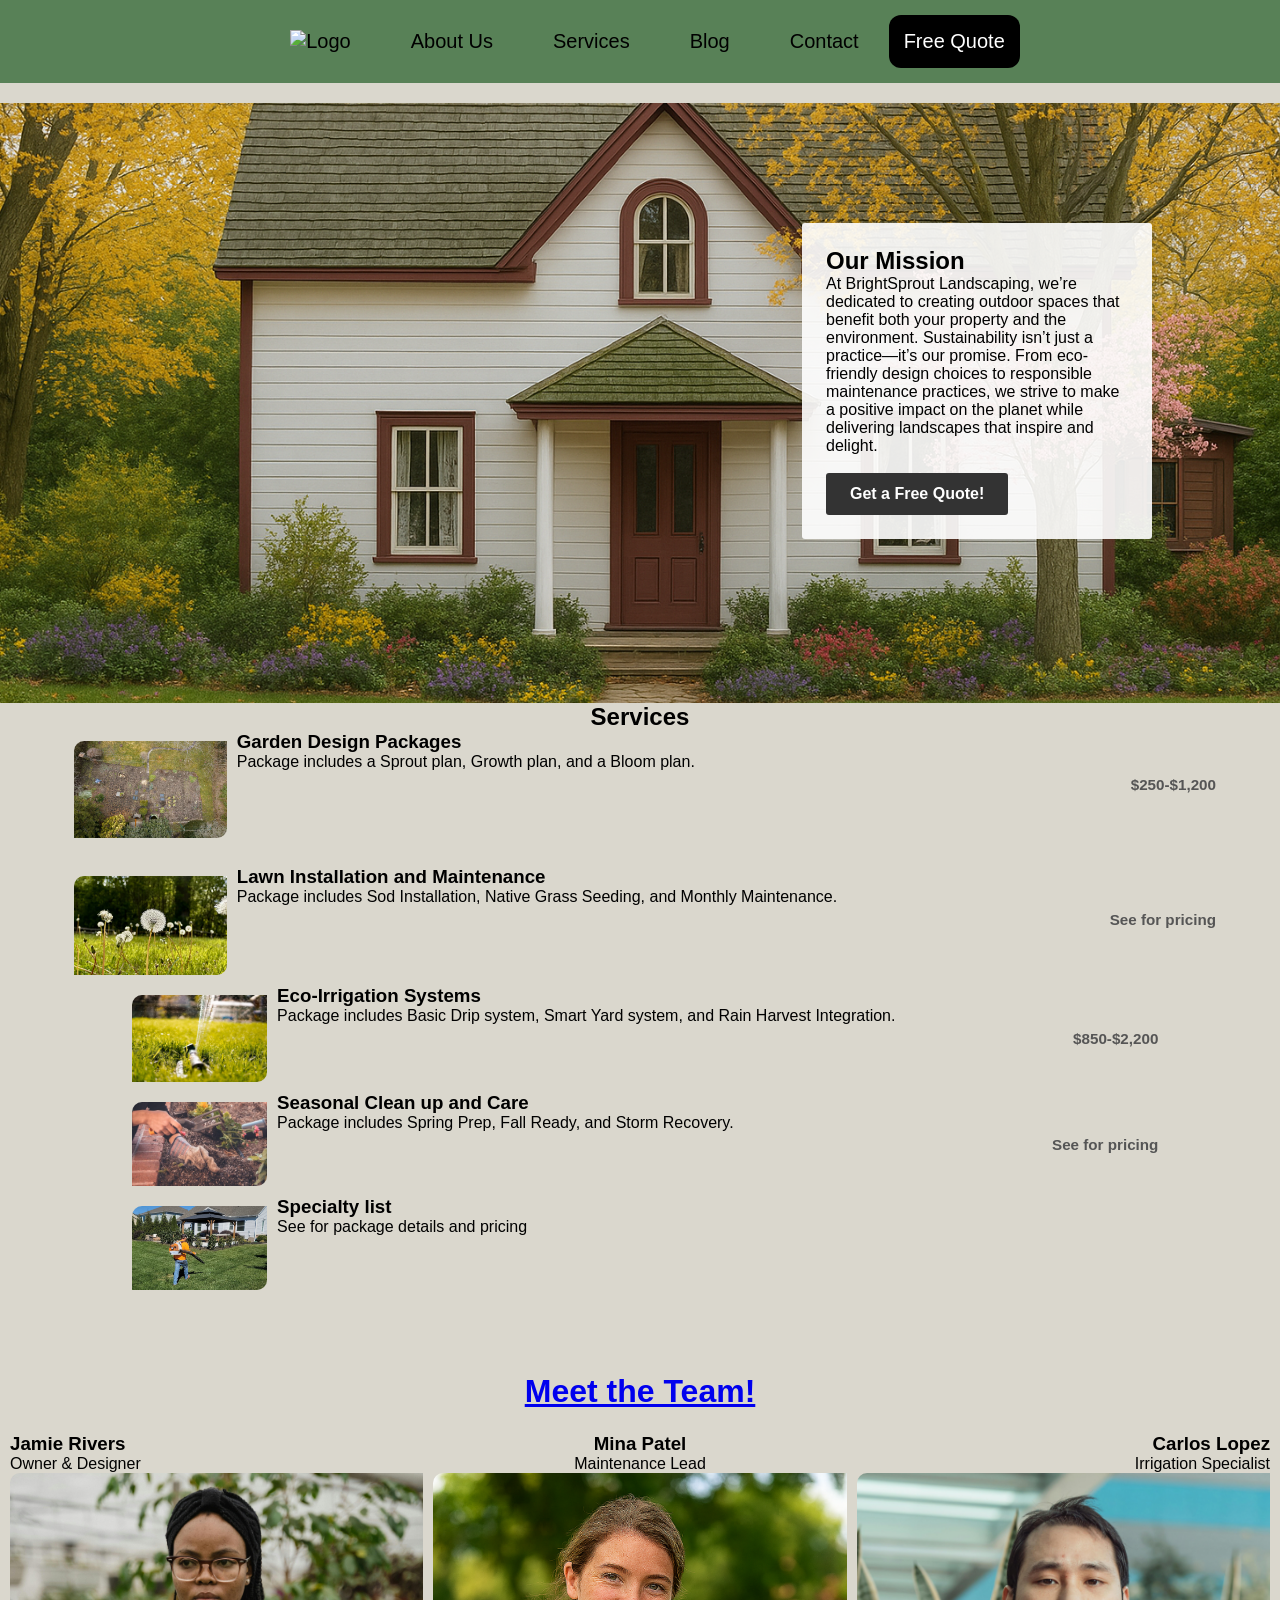
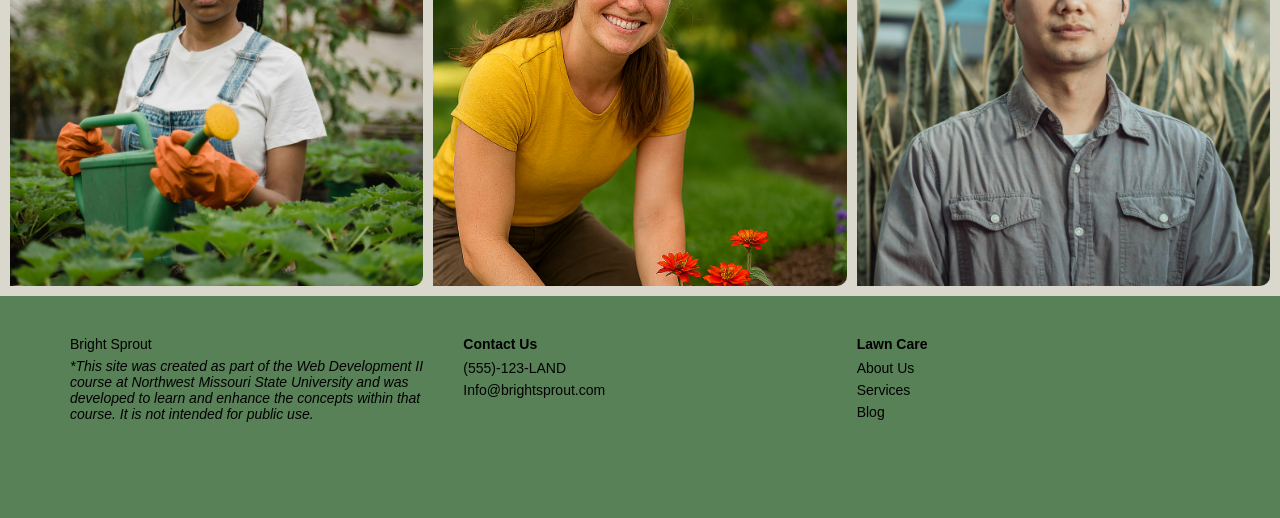
==== index.html @ a6b528f0 "blog viewports again i added the viewports for mobile and tablet fr now" ====
<!DOCTYPE html>
<!-- This template was created by : Jin Fitzmaurice -->
<html lang="en">

<head>
    <title>Bright Sprout Landscaping</title>
    <meta charset="utf-8">
    <link rel="stylesheet" href="styles.css">
    <meta name="viewport" content="width=device-width, initial-scale=1">
</head>

<body>
    <div id="container">

        <!-- Use the nav area to add hyperlinks to other pages within the website -->
        <nav>
            <ul>
                <li><a href="index.html"><img src="" alt="Logo"></a></li>
                <li><a href="about.html">About Us</a></li>
                <li><a href="services.html">Services</a></li>
                <li><a href="blog.html">Blog</a></li>
                <li><a href="contact.html">Contact</a></li>
                <li><a href="contact.html">Free Quote</a></li>
            </ul>
        </nav>
        <div id="reddoorimage">
            <img src="images/redDoorHouseAfter.png" alt="House with red door after BSL">

            <div class="mission-box">
                <h2> Our Mission</h2>
                <p>At BrightSprout Landscaping, we’re dedicated to creating outdoor spaces that benefit both your property
                    and the environment. Sustainability isn’t just a practice—it’s our promise. From eco-friendly design
                    choices to responsible maintenance practices, we strive to make a positive impact on the planet while
                    delivering landscapes that inspire and delight.</p>
                <br>
                <a href="contact.html" class="button">Get a Free Quote!</a>
            </div>
        </div>

        <main>
            <section class="homeservices">
                        <h1>Services</h1>
                        <div class="service">
                            <div class="service-text-img">
                            <img src="images2/bsl/services1.jpg" alt="Work in progress of a lawn"  style="border-top-left-radius: 10px; border-bottom-right-radius: 10px;">
                            </div>
                            <div class="service-text">
                                <h3> Garden Design Packages</h3>
                                <p>Package includes a Sprout plan, Growth plan, and a Bloom plan.</p>
                                <span class="price">$250-$1,200</span>
                            </div>
                            <br>
                        </div>
                        <br>
            
                    <div class="service">
                        <div class="service-text-img">
                            <img src="images2/bsl/services2.jpg" alt="Weeds (dandelions) in a yard" style="border-top-left-radius: 10px; border-bottom-right-radius: 10px;">
                        </div>
                        <div class="service-text">
                            <h3>Lawn Installation and Maintenance</h3>
                            <p>Package includes Sod Installation, Native Grass Seeding, and Monthly Maintenance.</p>
                            <span class="price">See for pricing</span>
                        </div>
                        <br>

                <div class="service">
                    <div class="service-text-img">
                        <img src="images2/bsl/services3.jpg" alt="Sprinkler hydrating a lawn" style="border-top-left-radius: 10px; border-bottom-right-radius: 10px;">
                    </div>
                    <div class="service-text">
                        <h3>Eco-Irrigation Systems</h3>
                        <p>Package includes Basic Drip system, Smart Yard system, and Rain Harvest Integration.</p>
                        <span class="price">$850-$2,200</span>
                    </div>
                    <br>
                </div>

                <div class="service">
                    <div class="service-text-img">
                        <img src="images2/bsl/services4.jpg" alt="A woman planting a plant" style="border-top-left-radius: 10px; border-bottom-right-radius: 10px;">
                    </div>
                    <div class="service-text">
                        <h3>Seasonal Clean up and Care</h3>
                        <p>Package includes Spring Prep, Fall Ready, and Storm Recovery.</p>
                        <span class="price">See for pricing</span>
                    </div>
                    <br>
                </div>

                <div class="service">
                    <div class="service-text-img">
                        <img src="images2/bsl/services5.jpg" alt="Man cleaning up a lawn" style="border-top-left-radius: 10px; border-bottom-right-radius: 10px;">
                    </div>
                    <div class="service-text">
                        <h3>Specialty list</h3>
                        <p> See for package details and pricing</p>
                    </div>
                </div>
            </section>

            <br>
            <div class="meettheteam">
                <div class="jamie">
                    <h1><a href="about.html">Meet the Team!</a></h1>
                    <br>
                    <div class="meettheteam">
                        <div class="jamie">
                            <h3>Jamie Rivers</h3>
                            <p>Owner &amp; Designer</p>
                            <img src="images/jamie.jpg" alt="Jamie Rivers" style="border-top-left-radius: 10px; border-bottom-right-radius: 10px;">
                        </div>

                        <div class="mina">
                            <h3>Mina Patel</h3>
                            <p>Maintenance Lead</p>
                            <img src="images/mina.png" alt="Mina Patel" style="border-top-left-radius: 10px; border-bottom-right-radius: 10px;">
                        </div>

                        <div class="carlos">
                            <h3>Carlos Lopez</h3>
                            <p>Irrigation Specialist</p>
                            <img src="images/carlos.jpg" alt="Carlos Lopez" style="border-top-left-radius: 10px; border-bottom-right-radius: 10px;">
                        </div>
                    </div>
                </div>
            </div>
        </main>

        <!-- Use the footer area to add webpage footer content -->
        <footer>
            <div class="footer-container">
                <div class="footer-col">
                    <ul>
                        <li><a href="index.html">Bright Sprout</a></li>
                        <li>
                            <em>*This site was created as part of the Web Development II course at Northwest Missouri State University and was developed to learn and enhance the concepts within that course. It is not intended for public use.</em>
                        </li>
                    </ul>
                </div>

                <div class="footer-col">
                    <h4><a href="contact.html">Contact Us</a></h4>
                    <ul>
                        <li>(555)-123-LAND</li>
                        <li>Info@brightsprout.com</li>
                    </ul>
                </div>

                <div class="footer-col">
                    <h4>Lawn Care</h4>
                    <ul>
                        <li><a href="about.html">About Us</a></li>
                        <li><a href="services.html">Services</a></li>
                        <li><a href="blog.html">Blog</a></li>
                    </ul>
                </div>
            </div>
        </footer>

</html>
---- styles.css ----
/*
Author: Andrew Y, Bella C, Jin F
Date: [Your Project Date]
File name: style.class
*/

/* ===================================================================
   01. GLOBAL STYLES (Reset, Typography, Base)
=================================================================== */

/* CSS Reset & Box Sizing */
* {
    margin: 0;
    padding: 0;
    border: 0;
    box-sizing: border-box;
}

html, body {
    overflow-x: hidden;
}

/* Base Body & Typography */
body {
    background-color: #DAD7CD;
    font-family: sans-serif;
}

a, p, h1, h2, h3 {
    font-family: sans-serif;
}

h1 {
    text-align: center;
}

/* Base Image & Form Styles */
img {
    max-width: 100%;
    display: block;
}

input, textarea {
    width: 100%;
    box-sizing: border-box;
}

/* Base Layout Container */
#container {
    width: 100%;
}

/* ===================================================================
   02. REUSABLE COMPONENTS (Nav, Footer)
=================================================================== */

/* ========== NAV ========== */
nav {
    background: #5e7c55;
    margin-bottom: 20px;
}

nav ul {
    list-style-type: none;
    background-color: #588157;
    align-items: center;
    display: flex;
    justify-content: center;
}

nav a {
    color: black;
    text-decoration: none;
    padding: 30px;
    display: block;
    text-align: center;
    font-size: 20px;
    transition: background 0.25s, color 0.25s;
}

nav a:hover {
    background-color: #3A5A40;
    color: white;
}

nav ul li:last-child a {
    background-color: #000;
    color: white;
    border-radius: 12px;
    padding: 15px 15px 15px 15px;
    height: auto;
}

nav ul li:last-child:hover a {
    opacity: 0.85;
    transform: translateY(-2px);
}

/* ========== FOOTER ========== */
footer {
    background: #588157;
    padding: 40px 50px;
    font-size: 14px;
    color: black;
    padding-bottom: 7%;
}

.footer-container {
    display: flex;
    justify-content: space-between;
    align-items: flex-start;
    width: 100%;
    max-width: 1200px;
    margin: 0 auto;
}

.footer-col {
    flex: 1;
    margin: 0 20px;
}

.footer-col ul {
    list-style: none;
    margin: 0;
    padding: 0;
}

.footer-col li {
    margin-bottom: 6px;
}

footer a {
    text-decoration: none;
    color: black;
}

footer a:hover {
    text-decoration: underline;
}

footer h4, footer strong {
    margin-bottom: 8px;
    font-weight: bold;
}

footer p {
    line-height: 1.4;
    max-width: 230px;
}

/* ===================================================================
   03. PAGE-SPECIFIC STYLES
=================================================================== */

/* ========== HOME PAGE ========== */

#reddoorimage {
    position: relative;
}

#reddoorimage img {
    width: 100%;
    height: 600px;
    object-fit: cover;
    object-position: center;
}

.mission-box {
    position: absolute;
    top: 20%;
    right: 10%;
    background: rgba(255, 255, 255, 0.9);
    padding: 1.5rem;
    max-width: 350px;
    border-radius: 3px;
}

.mission-box .button {
    display: inline-block;
    color: #ffffff;
    background-color: #333;
    border-radius: 3px;
    padding: 12px 24px;
    text-decoration: none;
    font-weight: bold;
}

.homeservices {
    margin-bottom: 50px;
}

.homeservices h3 {
    font-family: sans-serif;
}

.service {
    display: flex;
    justify-content: center;
    flex-wrap: wrap;
    max-width: 90%;
    margin: auto;
}

.service-text-img {
    flex-grow: 1;
    max-width: 15%;
    padding: 10px;
    border-radius: 10px;
}

.service-text {
    flex-grow: 2;
    max-width: 85%;
    font-family: Arial, sans-serif;
}

/* Shared "Meet the Team" styles (used on Home/About) */
.meettheteam {
    display: flex;
    font-family: sans-serif;
}

.meettheteam h1 {
    text-align: center;
}

.jamie {
    flex: 33.33%;
    padding: 5px;
    overflow: hidden;
    text-align: left;
}

.mina {
    flex: 33.33%;
    padding: 5px;
    overflow: hidden;
    text-align: center;
}

.carlos {
    flex: 33.33%;
    padding: 5px;
    overflow: hidden;
    text-align: right;
}

/* ========== ABOUT PAGE ========== */
#our-story {
    max-width: 80%;
    margin: 50px auto 100px auto;
    line-height: 1.6;
}

#our-story h2 {
    font-size: 36px;
    margin-bottom: 10px;
}

.team-member {
    display: flex;
    align-items: flex-start;
    gap: 30px;
    max-width: 80%;
    margin: 40px auto;
    padding: 30px 10% 30px 10%;
}

.team-member img {
    width: 300px;
    height: 300px;
    object-fit: fill;
    border-radius: 50%;
}

.member-text h3 {
    margin-top: 0;
    margin-bottom: 10px;
    font-size: 30px;
    line-height: 1.3;
}

.team-member p {
    margin-top: 5px;
    line-height: 1.5;
}

.team-member:last-of-type {
    padding-bottom: 80px;
    margin-bottom: 80px;
}

.team-member:nth-child(even) {
    background: rgba(0,0,0,0.03);
}


/* ========== SERVICE PAGE ========== */
#frontService {
    position: relative;
    width: 100%;
}

#frontService img {
    width: 100%;
    height: 600px;
    object-fit: cover;
    object-position: center;
}

#centered {
    position: absolute;
    top: 50%;
    left: 50%;
    transform: translate(-50%, -50%);
    text-align: center;
    color: white;
    font-size: 2rem;
    text-shadow: 2px 2px 8px rgba(0,0,0,0.7);
}

.page-title {
    text-align: left;
    font-size: 2.2rem;
    padding: 40px 8%;
    margin: 0;
}

.services-wrapper {
    width: 100%;
}

.service-block {
    display: flex;
    justify-content: space-between;
    gap: 40px;
    padding: 60px 8%;
    max-width: 1400px;
    margin: auto;
    align-items: flex-start;
}

.services-wrapper > .service-block:nth-child(even),
.service-block:nth-child(even) {
    background: rgba(0,0,0,0.03);
    width: 100%;
}

.text-col {
    width: 55%;
}

.img-col {
    width: 45%;
}

.img-col img {
    width: 100%;
    border-radius: 6px;
}

.text-col h2 {
    margin-bottom: 25px;
}

.item {
    display: flex;
    justify-content: space-between;
    margin-bottom: 35px;
    position: relative;
}

.item h3 {
    font-size: 1rem;
    font-weight: bold;
    margin: 0;
    width: 55%;
}

.item p {
    font-size: 0.9rem;
    margin: 5px 0 0 0;
    width: 55%;
}

.service-block:last-child p {
    width: 100%;
    margin-left: 75px;
}

.price {
    font-weight: 600;
    font-size: 0.95rem;
    margin-left: auto;
    width: 35%;
    text-align: right;
}

.servicesgarden,
.serviceslawn,
.serviceseco,
.servicesseasonal,
.servicesspecialty {
    display: flex;
    gap: 20px;
    justify-content: space-between;
}

/* ========== BLOG PAGE ========== */
#frontblog {
    position: relative;
    width: 100%;
}

#frontblog img {
    width: 100%;
    height: 600px;
    object-fit: cover;
    object-position: center;
}

.blog {
    max-width: 80%;
    margin: 20px auto;
}

.blog h1 {
    position: fixed;
    color: #ffffff;
}

.blog h3 {
    margin-top: 10px;
    margin-bottom: 5px;
}

.blog p {
    margin-right: 60px;
}

#blog img {
    width: 300px;
    height: 200px;
    flex-wrap: wrap;
}

.container,
.container1,
.container2 {
    display: flex;
    gap: 20px;
    justify-content: space-between;
}

.section1,
.section2,
.section3,
.section4,
.section5,
.section6 {
    flex: 1;
}

/* ========== CONTACT PAGE ========== */
#contact {
    width: 80%;
    margin: 60px auto;
    display: grid;
    grid-template-columns: 1fr 2fr;
    gap: 50px;
    align-items: start;
}

.contactLeft h2 {
    font-size: 36px;
    margin-bottom: 10px;
}

.contactLeft p {
    color: #6b6b6b;
    line-height: 1.6;
    font-size: 14px;
    margin-bottom: 10px;
}

/* Form layout */
#contactform {
    width: 100%;
    display: grid;
    grid-template-columns: 1fr 1fr;
    gap: 15px 25px;
    margin-top: 5px;
}

/* Labels */
.form-row label {
    display: block;
    font-size: 11px;
    color: #444;
    margin-bottom: 4px;
}

/* Inputs */
.form-row input,
.form-row textarea {
    width: 100%;
    padding: 10px 14px;
    border-radius: 5px;
    border: 1px solid #c9c9c9;
    background: #fff;
    font-size: 14px;
}

/* Spanning rules */
#message {
    grid-column: 1 / 3;
    resize: vertical;
}

#email {
    grid-column: 1 / 3;
}

.form-row.full {
    grid-column: 1 / 3;
}

.form-row:last-child {
    margin-top: 10px;
}

/* Submit button */
#contactform button {
    grid-column: 1 / 3;
    background: #000;
    color: #fff;
    padding: 10px;
    border: none;
    border-radius: 8px;
    cursor: pointer;
    font-size: 14px;
    width: 100%;
    display: block;
}

#contactform button:hover {
    opacity: 0.9;
}


/* ===================================================================
   04. RESPONSIVE MEDIA QUERIES
=================================================================== */

/* Tablet (and some desktop) */
@media (min-width: 768px) {
    /* HOME */
    .services {
        display: grid;
        grid-template-columns: 1fr 1fr;
        gap: 30px 60px;
    }

    .service {
        border-bottom: none;
        padding-bottom: 0;
    }
}

/* Tablet (and smaller) */
@media (max-width: 768px) {
    /* SERVICE */
    #frontService img {
        height: 420px;
    }

    #centered {
        font-size: 1.6rem;
        width: 90%;
        top: 52%;
    }

    .service-block {
        flex-direction: column;
        padding: 25px 4%;
        gap: 15px;
        margin: 0;
    }

    .text-col,
    .img-col {
        width: 100%;
        margin: 0;
    }

    .text-col h2 {
        font-size: 1.4rem;
        text-align: center;
        margin-bottom: 12px;
    }

    .item {
        flex-direction: column;
        align-items: flex-start;
        margin-bottom: 22px;
    }

    .item h3,
    .item p {
        width: 100%;
    }

    .price {
        margin-top: 6px;
        text-align: left;
        width: 100%;
    }

    #container,
    main {
        width: 100%;
        padding: 0;
        margin: 0;
    }
    
    /* CONTACT */
    #contact {
        grid-template-columns: 1fr;
        gap: 30px;
    }

    #contactform {
        grid-template-columns: 1fr 1fr;
    }

    .contactLeft h2 {
        font-size: 28px;
    }
}

/*BLOG*/
/* ---------- Tablet View (≤800px) ---------- */
@media screen and (max-width: 800px) {

    /* Front Blog Image */
    #frontblog img {
        height: 400px;
        object-position: center;
    }

    /* Centered Blog Title */
    #centered {
        text-align: center;
        top: 35%; /* move higher up */
        transform: translate(-50%, -35%);
        left: 50%;
    }

    #centered h1 {
        font-size: 2.5rem;
        color: #fff;
        position: static; /* prevent it from overlapping */
    }

    #centered p {
        font-size: 1.1rem;
        color: #fff;
    }
}

    /* Blog Layout Adjustments */
    .blog {
        max-width: 90%;
        margin: 0 auto;
    }

    .container,
    .container1,
    .container2 {
        flex-wrap: wrap;
        justify-content: center;
        gap: 25px;
    }

    .blog h1 {
        position: static;
        text-align: center;
        font-size: 2rem;
        margin-bottom: 20px;
        color: #333;
    }

    .blog p {
        margin-right: 0;
        font-size: 1rem;
    }

    section img {
        width: 100%;
        height: auto;
    }
}


/* Phones */
@media (max-width: 480px) {
    /* SERVICE */
    #frontService img {
        height: 280px;
    }

    #centered {
        top: 48%;
        font-size: 1.2rem;
        width: 85%;
        padding: 0 10px;
        transform: translate(-50%, -50%);
    }

    .service-block {
        width: 100%;
        padding: 20px 5%;
        flex-direction: column;
    }

    .text-col h2 {
        font-size: 1.25rem;
    }

    .item {
        margin-bottom: 18px;
    }

    .item h3 {
        font-size: 0.95rem;
    }

    .item p {
        font-size: 0.9rem;
    }

    .price {
        font-size: 0.85rem;
    }

    .img-col {
        display: none;
    }

    .service-block:last-child p {
        margin-left: 0 !important;
    }

    .service-block:last-child {
        padding-bottom: 20px;
        padding-top: 20px;
    }

    /*BLOG*/
    @media screen and (max-width: 480px) {

    .blog {
        max-width: 95%;
        margin: 10px auto;
    }

    #frontblog img {
        height: 250px;
    }

    #centered h1 {
        font-size: 1.8rem;
    }

    #centered p {
        font-size: 1rem;
    }

    .container,
    .container1,
    .container2 {
        flex-direction: column;
        align-items: center;
        gap: 25px;
    }

    section img {
        width: 100%;
        height: auto;
        border-radius: 8px;
    }

    .blog h1 {
        font-size: 1.6rem;
        text-align: center;
    }

    .blog h3 {
        font-size: 1.1rem;
        text-align: center;
    }

    .blog p {
        font-size: 0.95rem;
        text-align: justify;
        margin-right: 0;
    }
        

}
    
    
    /* CONTACT */
    #contact {
        width: 90%;
        margin: 50px auto;
    }

    .contactLeft h2 {
        font-size: 24px;
    }
}

/* Misc. Responsive Rules */
.homeservice p {
    margin: 0.3em 0;
    color: #333;
    line-height: 1.4;
}

@media (min-width: 800px) {
    .services {
        display: grid;
        grid-template-columns: 1fr 1fr;
        gap: 30px 60px;
    }

    .service {
        border-bottom: none;
        padding-bottom: 0;
    }

    .price {
        display: block;
        color: #555;
        font-weight: bold;
        margin-top: 0.3em;
    }

    .homeservice p {
        margin: 0.3em 0;
        color: #333;
        line-height: 1.4;
    }
}
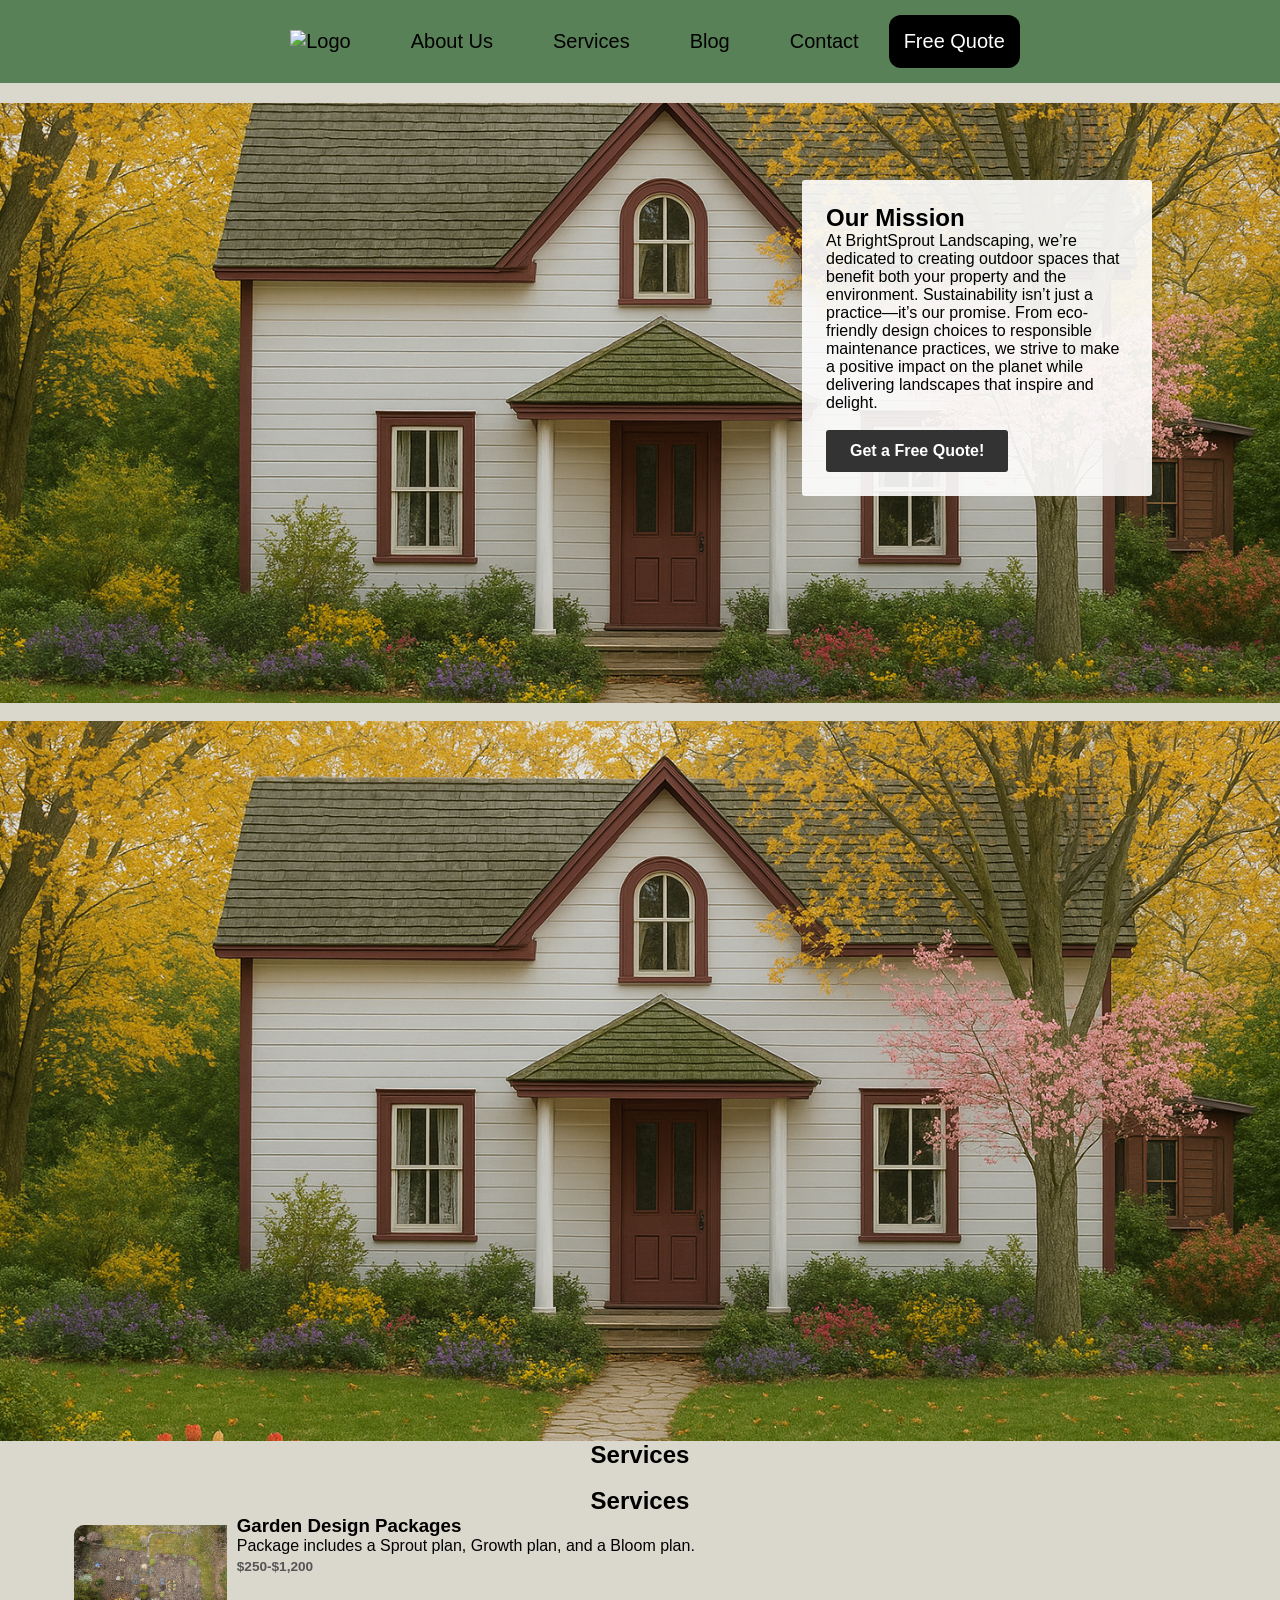
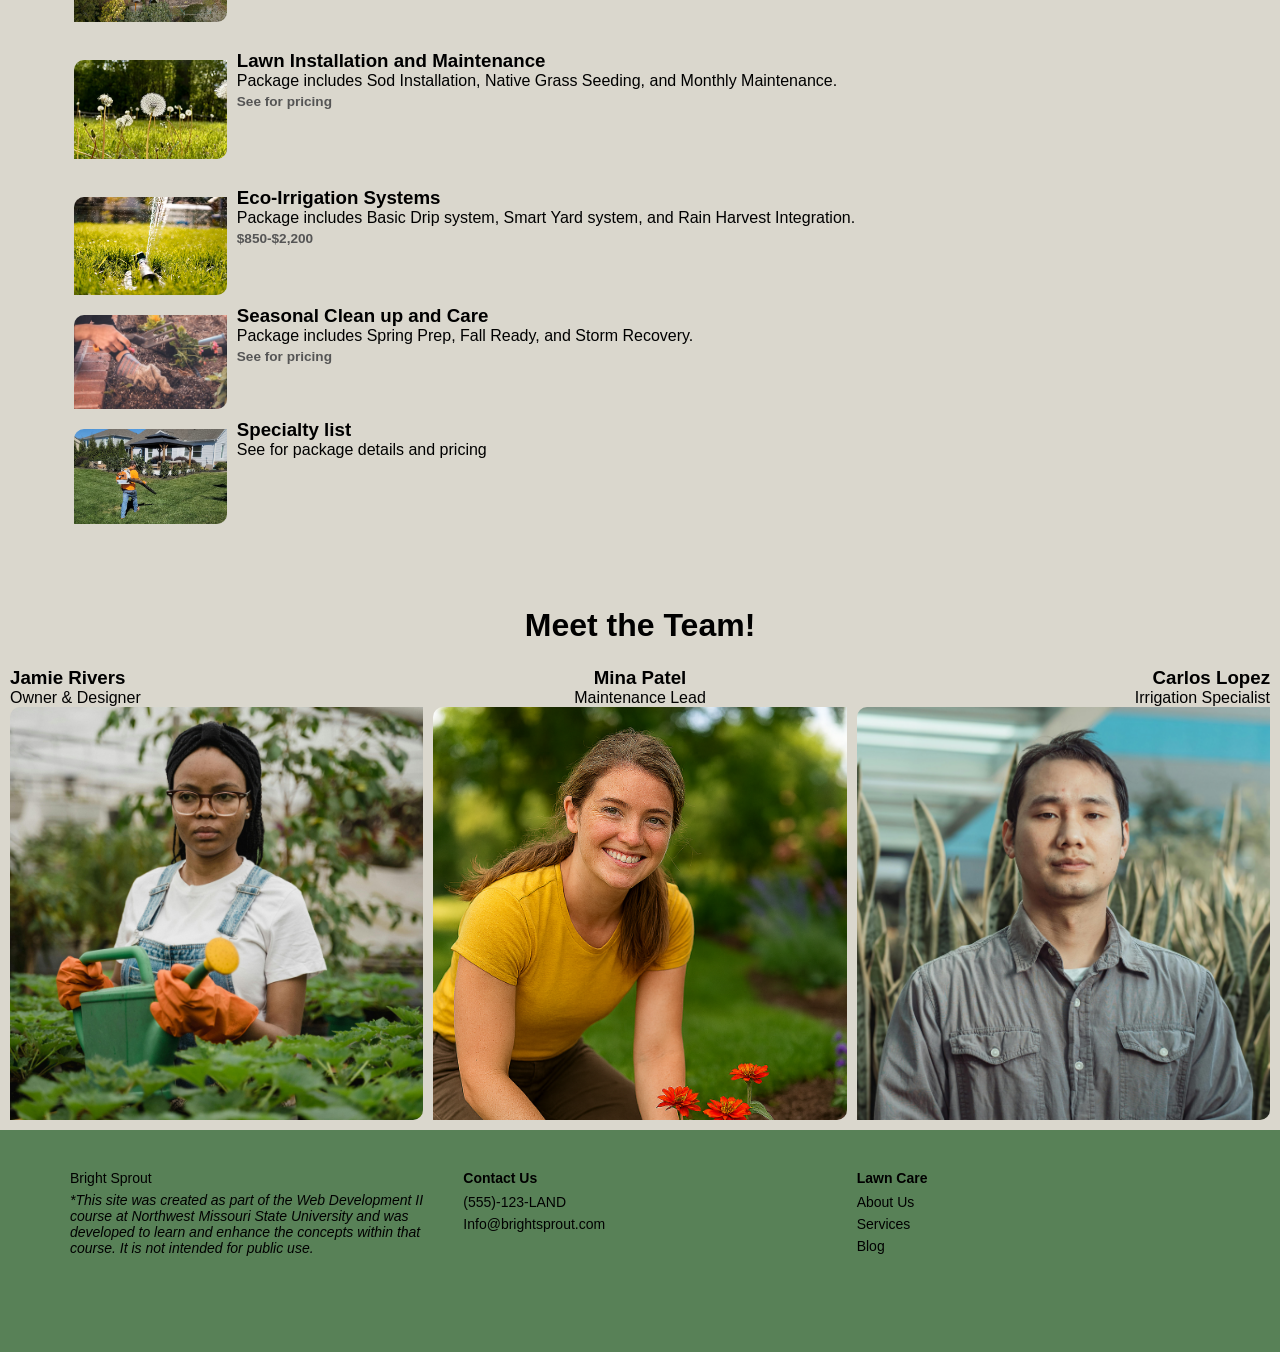
==== commit 925ea31e: "Merge branch 'main' of https://github.com/334Fa25/group-project-group4fitzjinyangandrewcomparatobell" ====
--- a/index.html
+++ b/index.html
@@ -24,10 +24,16 @@
             </ul>
         </nav>
         <div id="reddoorimage">
+            <img src="images/redDoorHouseAfter.png" alt="House with red door after BSL" position="absolute" width="100%" height="700px" class="desktop-only-image">
+        </div>
+        <br>
+
+        <!-- Use the main area to add the main content of the webpages -->
+        <main>
             <img src="images/redDoorHouseAfter.png" alt="House with red door after BSL">
-
+            <div class="parent-container">
             <div class="mission-box">
-                <h2> Our Mission</h2>
+                <h2>Our Mission</h2>
                 <p>At BrightSprout Landscaping, we’re dedicated to creating outdoor spaces that benefit both your property
                     and the environment. Sustainability isn’t just a practice—it’s our promise. From eco-friendly design
                     choices to responsible maintenance practices, we strive to make a positive impact on the planet while
@@ -39,6 +45,8 @@
 
         <main>
             <section class="homeservices">
+                        <h1><a href="services.html">Services</a></h1>
+                            <br>
                         <h1>Services</h1>
                         <div class="service">
                             <div class="service-text-img">
@@ -62,6 +70,7 @@
                             <p>Package includes Sod Installation, Native Grass Seeding, and Monthly Maintenance.</p>
                             <span class="price">See for pricing</span>
                         </div>
+                    </div>    
                         <br>
 
                 <div class="service">
@@ -157,5 +166,3 @@
                 </div>
             </div>
         </footer>
-
-</html>
--- a/styles.css
+++ b/styles.css
@@ -152,7 +152,7 @@
    03. PAGE-SPECIFIC STYLES
 =================================================================== */
 
-/* ========== HOME PAGE ========== */
+/* ========== HOME PAGE / INDEX ========== */
 
 #reddoorimage {
     position: relative;
@@ -222,6 +222,17 @@
 
 .meettheteam h1 {
     text-align: center;
+    color:black;
+}
+
+.meettheteam a{
+    color: black;
+    text-decoration: none;
+}
+
+.homeservices a{
+    color: black;
+    text-decoration: none;
 }
 
 .jamie {
@@ -243,6 +254,19 @@
     padding: 5px;
     overflow: hidden;
     text-align: right;
+}
+
+@media (max-width: 600px) {
+    .desktop-only-image{
+        height: auto;
+    }
+    
+    .mission-box{
+        display: block;
+    }
+    .parent-container {
+        
+}
 }
 
 /* ========== ABOUT PAGE ========== */
@@ -568,7 +592,80 @@
 }
 
 /* Tablet (and smaller) */
-@media (max-width: 768px) {
+@media screen and (max-width: 768px) {
+    
+    /*NAV*/
+    nav ul {
+        flex-direction: column;
+        align-items: stretch;
+    }
+
+    nav ul li {
+        width: 100%;
+        text-align: center;
+    }
+
+    nav a {
+        padding: 15px;
+        font-size: 16px;
+    }
+
+    nav ul li:last-child a {
+        border-radius: 0; 
+    }
+
+    /*About US*/
+    #our-story,
+    .team-member {
+        max-width: 95%;
+        margin-left: auto;
+        margin-right: auto;
+        padding-left: 20px;
+        padding-right: 20px;
+    }
+
+    .team-member {
+        flex-direction: column;
+        align-items: center;
+        text-align: center;
+        gap: 20px;
+    }
+
+    .team-member img {
+        width: 200px;
+        height: 200px;
+    }
+
+    .member-text h3 {
+        font-size: 24px;
+    }
+
+    /* FOOTER*/
+    .footer-container {
+        flex-direction: column;
+        align-items: center;
+        text-align: center;
+    }
+
+    .footer-col {
+        margin: 20px 0;
+    }
+
+    footer p {
+        max-width: 90%; 
+        margin: 0 auto;
+    }
+
+    .team-member:nth-child(even) {
+        background: none;
+    }
+
+    .team-member:last-of-type {
+        padding-bottom: 40px;
+        margin-bottom: 40px;
+    }
+}
+    
     /* SERVICE */
     #frontService img {
         height: 420px;
@@ -703,7 +800,25 @@
 
 
 /* Phones */
-@media (max-width: 480px) {
+@media screen and (max-width: 480px) {
+    
+    #our-story h2 {
+        font-size: 28px;
+    }
+
+    nav a {
+        font-size: 14px; 
+    }
+
+    .team-member img {
+        width: 150px; 
+        height: 150px;
+    }
+
+    .member-text h3 {
+        font-size: 20px;
+    }
+}
     /* SERVICE */
     #frontService img {
         height: 280px;
@@ -828,7 +943,7 @@
     line-height: 1.4;
 }
 
-@media (min-width: 800px) {
+@media (min-width: 768px) {
     .services {
         display: grid;
         grid-template-columns: 1fr 1fr;
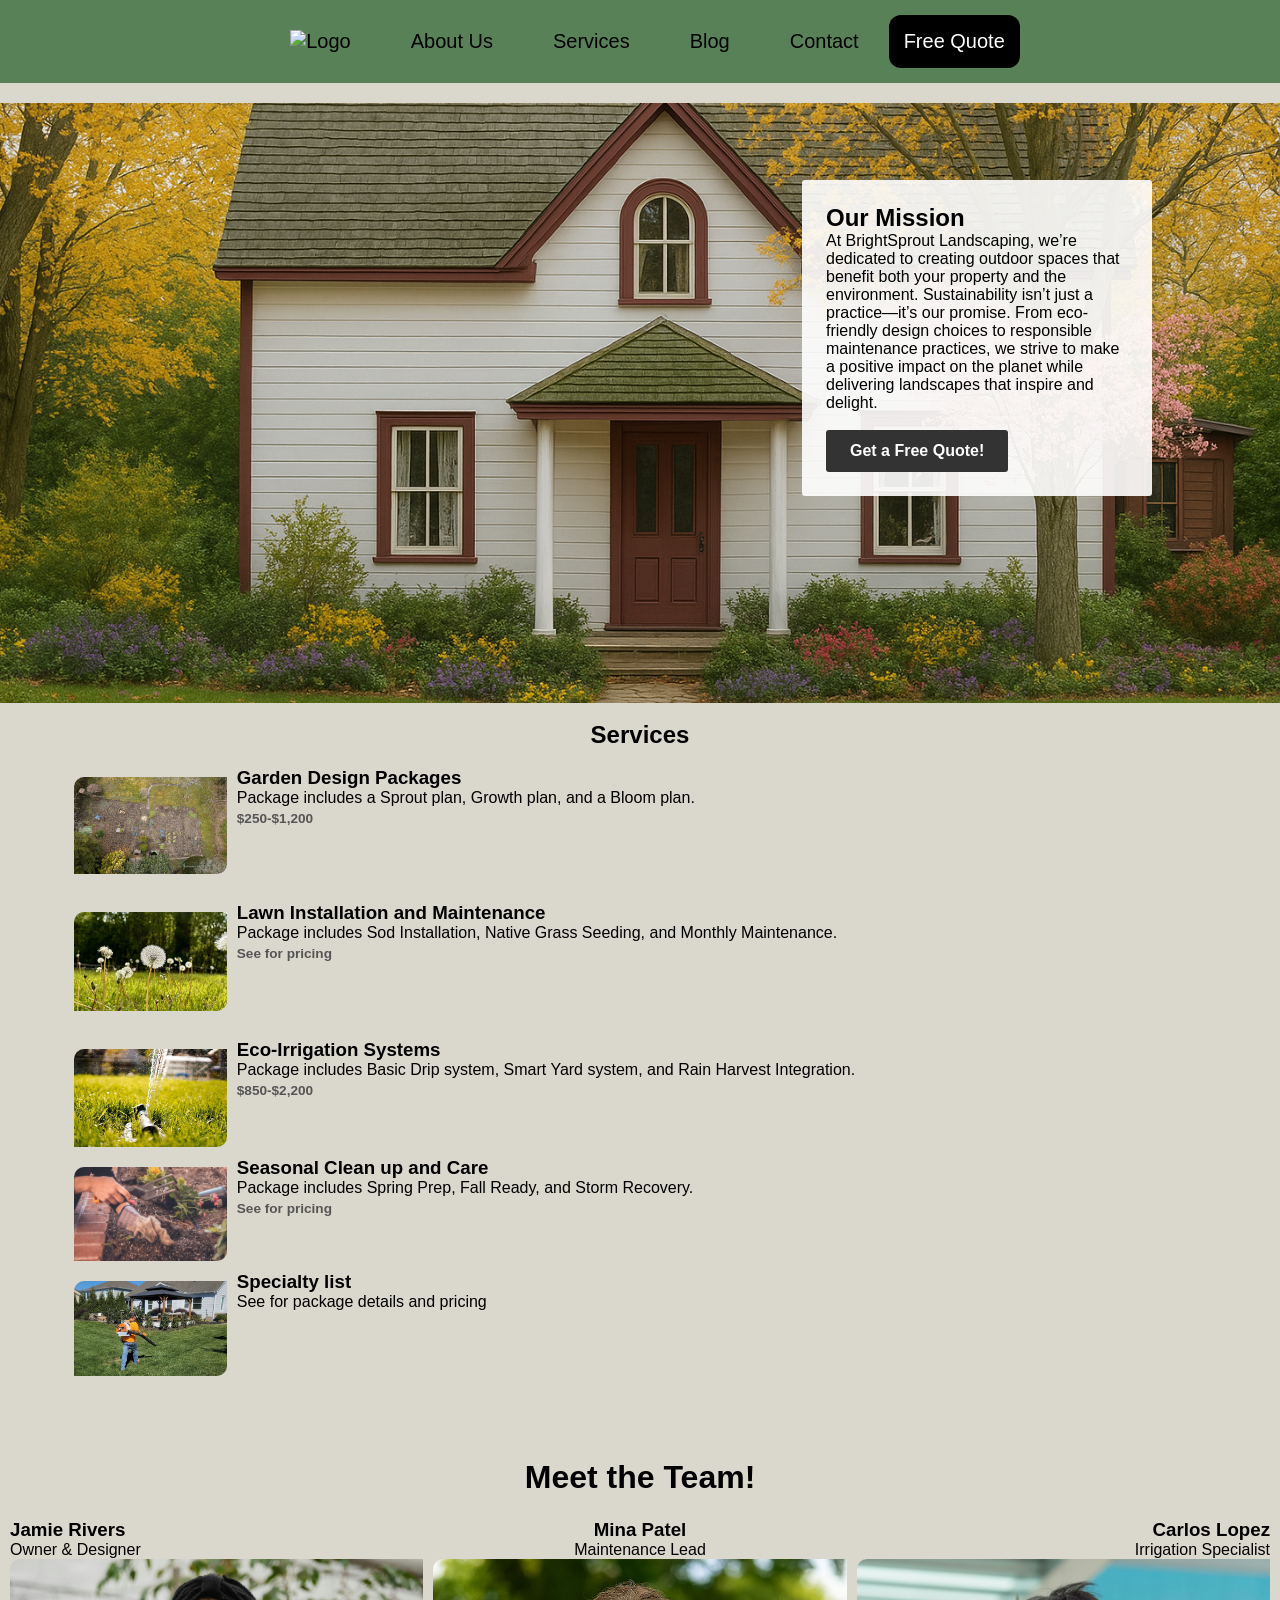
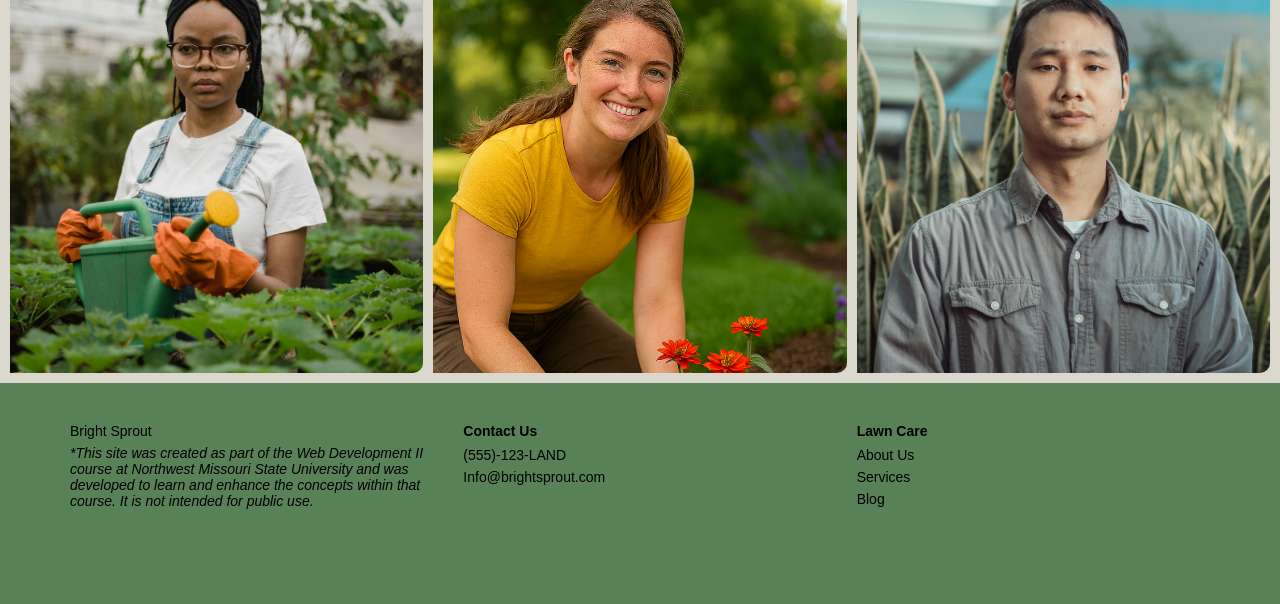
==== commit ea71a509: "Merge, fixed Index completely" ====
--- a/index.html
+++ b/index.html
@@ -30,7 +30,6 @@
 
         <!-- Use the main area to add the main content of the webpages -->
         <main>
-            <img src="images/redDoorHouseAfter.png" alt="House with red door after BSL">
             <div class="parent-container">
             <div class="mission-box">
                 <h2>Our Mission</h2>
@@ -47,31 +46,30 @@
             <section class="homeservices">
                         <h1><a href="services.html">Services</a></h1>
                             <br>
-                        <h1>Services</h1>
-                        <div class="service">
-                            <div class="service-text-img">
-                            <img src="images2/bsl/services1.jpg" alt="Work in progress of a lawn"  style="border-top-left-radius: 10px; border-bottom-right-radius: 10px;">
-                            </div>
-                            <div class="service-text">
-                                <h3> Garden Design Packages</h3>
-                                <p>Package includes a Sprout plan, Growth plan, and a Bloom plan.</p>
-                                <span class="price">$250-$1,200</span>
-                            </div>
-                            <br>
-                        </div>
-                        <br>
-            
-                    <div class="service">
-                        <div class="service-text-img">
-                            <img src="images2/bsl/services2.jpg" alt="Weeds (dandelions) in a yard" style="border-top-left-radius: 10px; border-bottom-right-radius: 10px;">
-                        </div>
-                        <div class="service-text">
-                            <h3>Lawn Installation and Maintenance</h3>
-                            <p>Package includes Sod Installation, Native Grass Seeding, and Monthly Maintenance.</p>
-                            <span class="price">See for pricing</span>
-                        </div>
-                    </div>    
-                        <br>
+                <div class="service">
+                    <div class="service-text-img">
+                        <img src="images2/bsl/services1.jpg" alt="Work in progress of a lawn" style="border-top-left-radius: 10px; border-bottom-right-radius: 10px;">
+                    </div>
+                    <div class="service-text">
+                        <h3> Garden Design Packages</h3>
+                        <p>Package includes a Sprout plan, Growth plan, and a Bloom plan.</p>
+                        <span class="price">$250-$1,200</span>
+                    </div>
+                    <br>
+                </div>
+                <br>
+
+                <div class="service">
+                    <div class="service-text-img">
+                        <img src="images2/bsl/services2.jpg" alt="Weeds in a yard" style="border-top-left-radius: 10px; border-bottom-right-radius: 10px;">
+                    </div>
+                    <div class="service-text">
+                        <h3>Lawn Installation and Maintenance</h3>
+                        <p>Package includes Sod Installation, Native Grass Seeding, and Monthly Maintenance.</p>
+                        <span class="price">See for pricing</span>
+                    </div>
+                </div>
+                <br>
 
                 <div class="service">
                     <div class="service-text-img">
--- a/styles.css
+++ b/styles.css
@@ -262,11 +262,9 @@
     }
     
     .mission-box{
-        display: block;
-    }
-    .parent-container {
-        
-}
+       top: 70%;
+        align-content: center;
+    }
 }
 
 /* ========== ABOUT PAGE ========== */
@@ -736,39 +734,10 @@
 }
 
 /*BLOG*/
-/* ---------- Tablet View (≤800px) ---------- */
-@media screen and (max-width: 800px) {
-
-    /* Front Blog Image */
-    #frontblog img {
-        height: 400px;
-        object-position: center;
-    }
-
-    /* Centered Blog Title */
-    #centered {
-        text-align: center;
-        top: 35%; /* move higher up */
-        transform: translate(-50%, -35%);
-        left: 50%;
-    }
-
-    #centered h1 {
-        font-size: 2.5rem;
-        color: #fff;
-        position: static; /* prevent it from overlapping */
-    }
-
-    #centered p {
-        font-size: 1.1rem;
-        color: #fff;
-    }
-}
-
-    /* Blog Layout Adjustments */
+@media screen and (max-width: 768px) {
+
     .blog {
         max-width: 90%;
-        margin: 0 auto;
     }
 
     .container,
@@ -776,7 +745,19 @@
     .container2 {
         flex-wrap: wrap;
         justify-content: center;
-        gap: 25px;
+        gap: 30px;
+    }
+
+    #frontblog img {
+        height: 400px;
+    }
+
+    #centered h1 {
+        font-size: 2rem;
+    }
+
+    #centered p {
+        font-size: 1.2rem;
     }
 
     .blog h1 {
@@ -784,20 +765,18 @@
         text-align: center;
         font-size: 2rem;
         margin-bottom: 20px;
-        color: #333;
+    }
+
+    section img {
+        width: 100%;
+        height: auto;
     }
 
     .blog p {
         margin-right: 0;
         font-size: 1rem;
     }
-
-    section img {
-        width: 100%;
-        height: auto;
-    }
-}
-
+}
 
 /* Phones */
 @media screen and (max-width: 480px) {
@@ -884,7 +863,7 @@
     }
 
     #centered h1 {
-        font-size: 1.8rem;
+        font-size: 1.5rem;
     }
 
     #centered p {
@@ -920,8 +899,6 @@
         text-align: justify;
         margin-right: 0;
     }
-        
-
 }
     
     
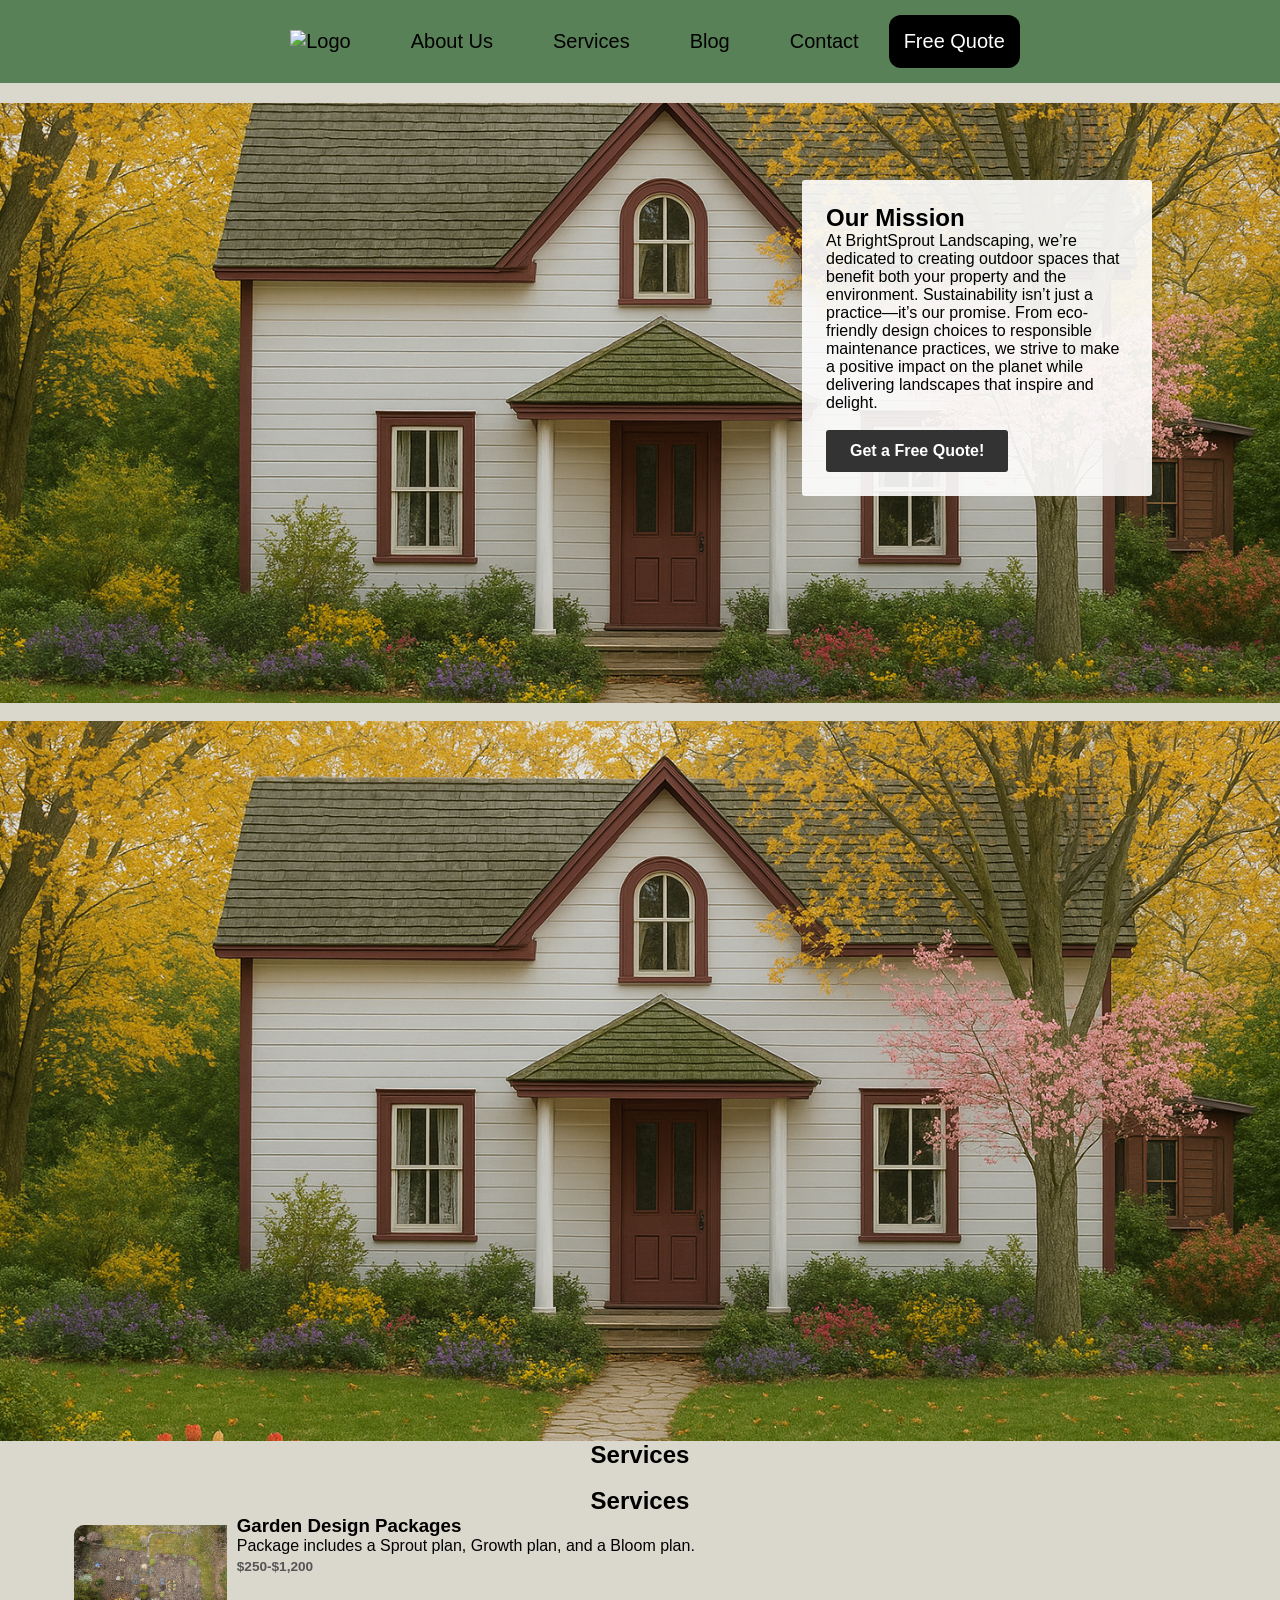
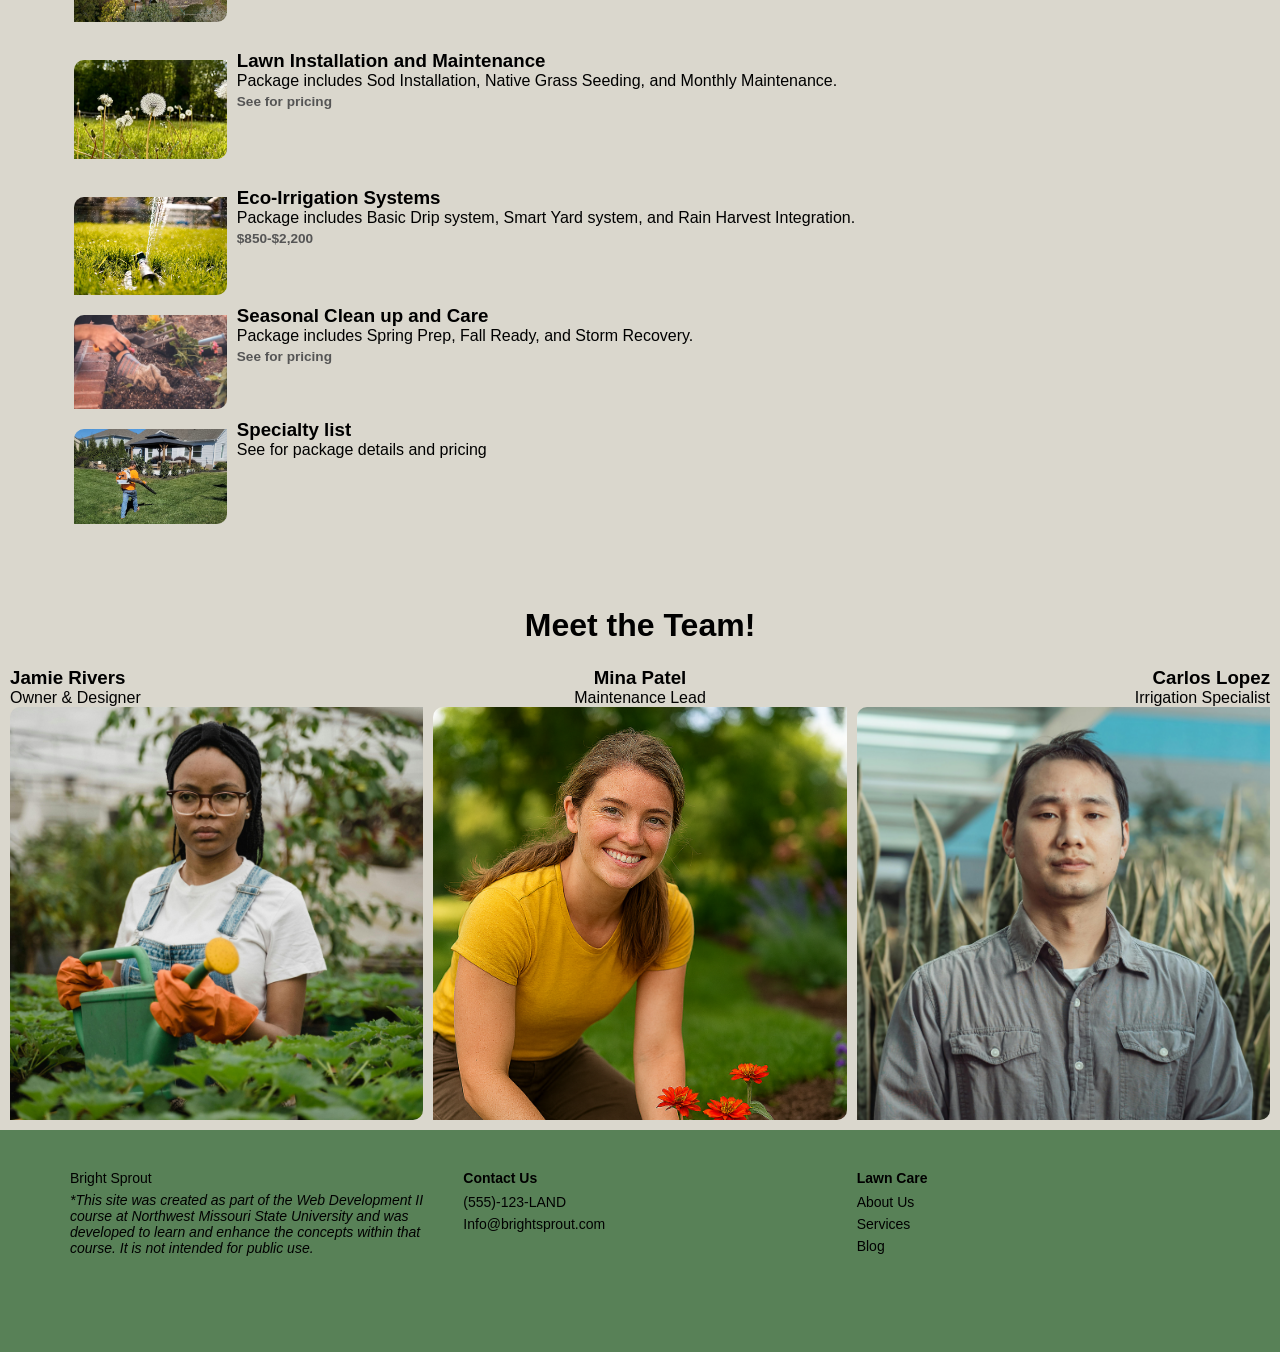
==== commit d8145902: "metadesc added meta description to each page" ====
--- a/index.html
+++ b/index.html
@@ -7,6 +7,9 @@
     <meta charset="utf-8">
     <link rel="stylesheet" href="styles.css">
     <meta name="viewport" content="width=device-width, initial-scale=1">
+<meta name="description" content="At BrightSprout Landscaping, we’re dedicated to 
+creating outdoor spaces that benefit both your property and the environment. 
+Sustainability isn’t just a practice—it’s our promise.">
 </head>
 
 <body>
@@ -30,6 +33,7 @@
 
         <!-- Use the main area to add the main content of the webpages -->
         <main>
+            <img src="images/redDoorHouseAfter.png" alt="House with red door after BSL">
             <div class="parent-container">
             <div class="mission-box">
                 <h2>Our Mission</h2>
@@ -46,30 +50,31 @@
             <section class="homeservices">
                         <h1><a href="services.html">Services</a></h1>
                             <br>
-                <div class="service">
-                    <div class="service-text-img">
-                        <img src="images2/bsl/services1.jpg" alt="Work in progress of a lawn" style="border-top-left-radius: 10px; border-bottom-right-radius: 10px;">
-                    </div>
-                    <div class="service-text">
-                        <h3> Garden Design Packages</h3>
-                        <p>Package includes a Sprout plan, Growth plan, and a Bloom plan.</p>
-                        <span class="price">$250-$1,200</span>
-                    </div>
-                    <br>
-                </div>
-                <br>
-
-                <div class="service">
-                    <div class="service-text-img">
-                        <img src="images2/bsl/services2.jpg" alt="Weeds in a yard" style="border-top-left-radius: 10px; border-bottom-right-radius: 10px;">
-                    </div>
-                    <div class="service-text">
-                        <h3>Lawn Installation and Maintenance</h3>
-                        <p>Package includes Sod Installation, Native Grass Seeding, and Monthly Maintenance.</p>
-                        <span class="price">See for pricing</span>
-                    </div>
-                </div>
-                <br>
+                        <h1>Services</h1>
+                        <div class="service">
+                            <div class="service-text-img">
+                            <img src="images2/bsl/services1.jpg" alt="Work in progress of a lawn"  style="border-top-left-radius: 10px; border-bottom-right-radius: 10px;">
+                            </div>
+                            <div class="service-text">
+                                <h3> Garden Design Packages</h3>
+                                <p>Package includes a Sprout plan, Growth plan, and a Bloom plan.</p>
+                                <span class="price">$250-$1,200</span>
+                            </div>
+                            <br>
+                        </div>
+                        <br>
+            
+                    <div class="service">
+                        <div class="service-text-img">
+                            <img src="images2/bsl/services2.jpg" alt="Weeds (dandelions) in a yard" style="border-top-left-radius: 10px; border-bottom-right-radius: 10px;">
+                        </div>
+                        <div class="service-text">
+                            <h3>Lawn Installation and Maintenance</h3>
+                            <p>Package includes Sod Installation, Native Grass Seeding, and Monthly Maintenance.</p>
+                            <span class="price">See for pricing</span>
+                        </div>
+                    </div>    
+                        <br>
 
                 <div class="service">
                     <div class="service-text-img">
--- a/styles.css
+++ b/styles.css
@@ -734,10 +734,39 @@
 }
 
 /*BLOG*/
-@media screen and (max-width: 768px) {
-
+/* ---------- Tablet View (≤800px) ---------- */
+@media screen and (max-width: 800px) {
+
+    /* Front Blog Image */
+    #frontblog img {
+        height: 400px;
+        object-position: center;
+    }
+
+    /* Centered Blog Title */
+    #centered {
+        text-align: center;
+        top: 35%; /* move higher up */
+        transform: translate(-50%, -35%);
+        left: 50%;
+    }
+
+    #centered h1 {
+        font-size: 2.5rem;
+        color: #fff;
+        position: static; /* prevent it from overlapping */
+    }
+
+    #centered p {
+        font-size: 1.1rem;
+        color: #fff;
+    }
+}
+
+    /* Blog Layout Adjustments */
     .blog {
         max-width: 90%;
+        margin: 0 auto;
     }
 
     .container,
@@ -745,19 +774,7 @@
     .container2 {
         flex-wrap: wrap;
         justify-content: center;
-        gap: 30px;
-    }
-
-    #frontblog img {
-        height: 400px;
-    }
-
-    #centered h1 {
-        font-size: 2rem;
-    }
-
-    #centered p {
-        font-size: 1.2rem;
+        gap: 25px;
     }
 
     .blog h1 {
@@ -765,18 +782,20 @@
         text-align: center;
         font-size: 2rem;
         margin-bottom: 20px;
+        color: #333;
+    }
+
+    .blog p {
+        margin-right: 0;
+        font-size: 1rem;
     }
 
     section img {
         width: 100%;
         height: auto;
     }
-
-    .blog p {
-        margin-right: 0;
-        font-size: 1rem;
-    }
-}
+}
+
 
 /* Phones */
 @media screen and (max-width: 480px) {
@@ -863,7 +882,7 @@
     }
 
     #centered h1 {
-        font-size: 1.5rem;
+        font-size: 1.8rem;
     }
 
     #centered p {
@@ -899,6 +918,8 @@
         text-align: justify;
         margin-right: 0;
     }
+        
+
 }
     
     
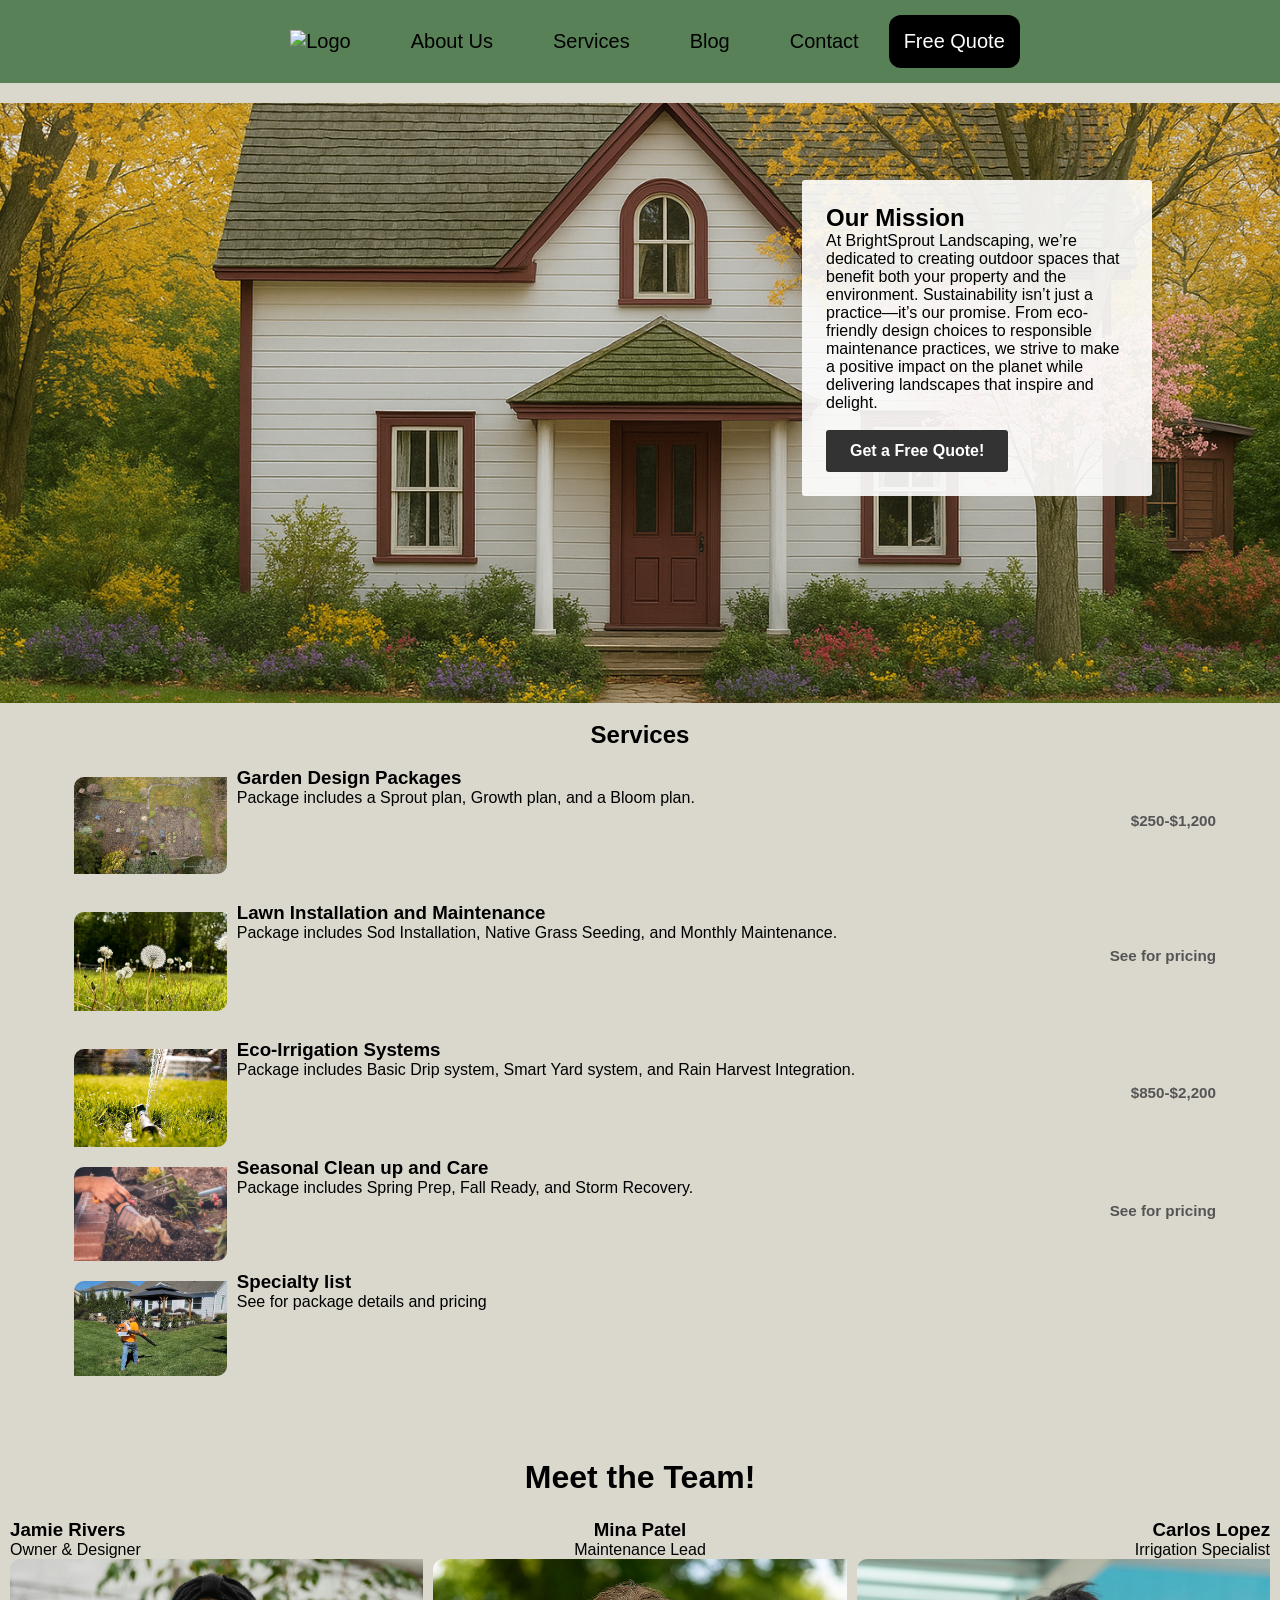
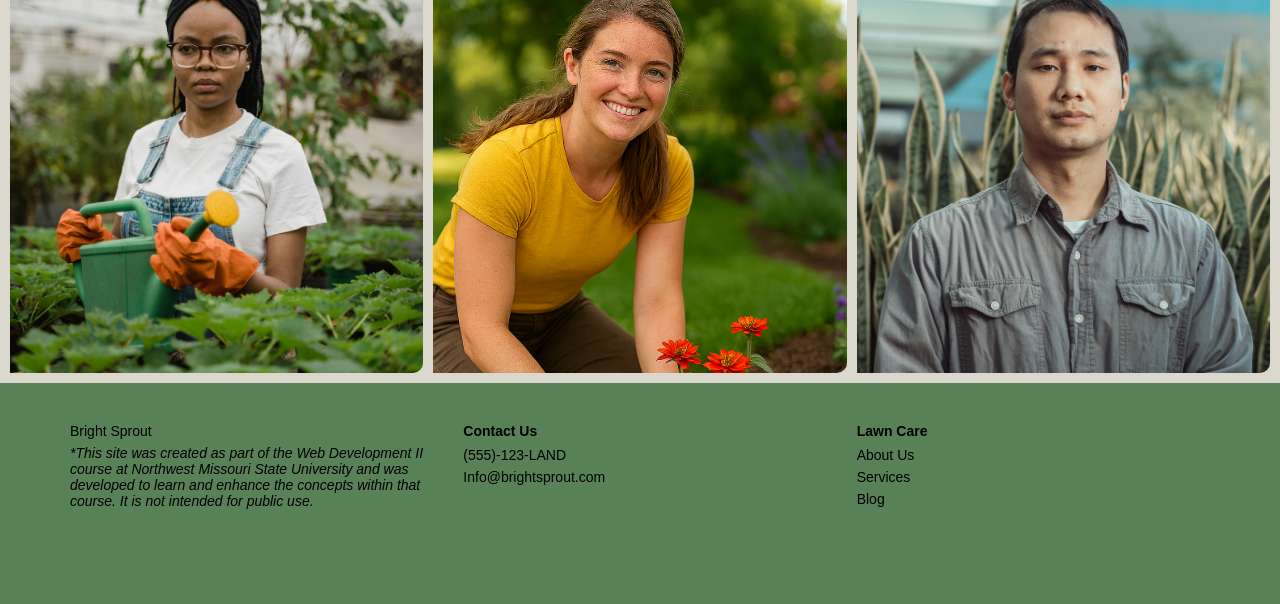
==== commit d9cfc59a: "Merge branch 'main' of https://github.com/334Fa25/group-project-group4fitzjinyangandrewcomparatobell" ====
--- a/index.html
+++ b/index.html
@@ -33,37 +33,35 @@
 
         <!-- Use the main area to add the main content of the webpages -->
         <main>
-            <img src="images/redDoorHouseAfter.png" alt="House with red door after BSL">
             <div class="parent-container">
-            <div class="mission-box">
-                <h2>Our Mission</h2>
-                <p>At BrightSprout Landscaping, we’re dedicated to creating outdoor spaces that benefit both your property
-                    and the environment. Sustainability isn’t just a practice—it’s our promise. From eco-friendly design
-                    choices to responsible maintenance practices, we strive to make a positive impact on the planet while
-                    delivering landscapes that inspire and delight.</p>
-                <br>
-                <a href="contact.html" class="button">Get a Free Quote!</a>
+                <div class="mission-box">
+                    <h2>Our Mission</h2>
+                    <p>At BrightSprout Landscaping, we’re dedicated to creating outdoor spaces that benefit both your property
+                        and the environment. Sustainability isn’t just a practice—it’s our promise. From eco-friendly design
+                        choices to responsible maintenance practices, we strive to make a positive impact on the planet while
+                        delivering landscapes that inspire and delight.</p>
+                    <br>
+                    <a href="contact.html" class="button">Get a Free Quote!</a>
+                </div>
             </div>
-        </div>
 
-        <main>
-            <section class="homeservices">
-                        <h1><a href="services.html">Services</a></h1>
-                            <br>
-                        <h1>Services</h1>
-                        <div class="service">
-                            <div class="service-text-img">
-                            <img src="images2/bsl/services1.jpg" alt="Work in progress of a lawn"  style="border-top-left-radius: 10px; border-bottom-right-radius: 10px;">
-                            </div>
-                            <div class="service-text">
-                                <h3> Garden Design Packages</h3>
-                                <p>Package includes a Sprout plan, Growth plan, and a Bloom plan.</p>
-                                <span class="price">$250-$1,200</span>
-                            </div>
-                            <br>
+            <main>
+                <section class="homeservices">
+                    <h1><a href="services.html">Services</a></h1>
+                    <br>
+                    <div class="service">
+                        <div class="service-text-img">
+                            <img src="images2/bsl/services1.jpg" alt="Work in progress of a lawn" style="border-top-left-radius: 10px; border-bottom-right-radius: 10px;">
+                        </div>
+                        <div class="service-text">
+                            <h3> Garden Design Packages</h3>
+                            <p>Package includes a Sprout plan, Growth plan, and a Bloom plan.</p>
+                            <span class="price">$250-$1,200</span>
                         </div>
                         <br>
-            
+                    </div>
+                    <br>
+
                     <div class="service">
                         <div class="service-text-img">
                             <img src="images2/bsl/services2.jpg" alt="Weeds (dandelions) in a yard" style="border-top-left-radius: 10px; border-bottom-right-radius: 10px;">
@@ -73,99 +71,99 @@
                             <p>Package includes Sod Installation, Native Grass Seeding, and Monthly Maintenance.</p>
                             <span class="price">See for pricing</span>
                         </div>
-                    </div>    
-                        <br>
-
-                <div class="service">
-                    <div class="service-text-img">
-                        <img src="images2/bsl/services3.jpg" alt="Sprinkler hydrating a lawn" style="border-top-left-radius: 10px; border-bottom-right-radius: 10px;">
-                    </div>
-                    <div class="service-text">
-                        <h3>Eco-Irrigation Systems</h3>
-                        <p>Package includes Basic Drip system, Smart Yard system, and Rain Harvest Integration.</p>
-                        <span class="price">$850-$2,200</span>
                     </div>
                     <br>
-                </div>
 
-                <div class="service">
-                    <div class="service-text-img">
-                        <img src="images2/bsl/services4.jpg" alt="A woman planting a plant" style="border-top-left-radius: 10px; border-bottom-right-radius: 10px;">
+                    <div class="service">
+                        <div class="service-text-img">
+                            <img src="images2/bsl/services3.jpg" alt="Sprinkler hydrating a lawn" style="border-top-left-radius: 10px; border-bottom-right-radius: 10px;">
+                        </div>
+                        <div class="service-text">
+                            <h3>Eco-Irrigation Systems</h3>
+                            <p>Package includes Basic Drip system, Smart Yard system, and Rain Harvest Integration.</p>
+                            <span class="price">$850-$2,200</span>
+                        </div>
+                        <br>
                     </div>
-                    <div class="service-text">
-                        <h3>Seasonal Clean up and Care</h3>
-                        <p>Package includes Spring Prep, Fall Ready, and Storm Recovery.</p>
-                        <span class="price">See for pricing</span>
+
+                    <div class="service">
+                        <div class="service-text-img">
+                            <img src="images2/bsl/services4.jpg" alt="A woman planting a plant" style="border-top-left-radius: 10px; border-bottom-right-radius: 10px;">
+                        </div>
+                        <div class="service-text">
+                            <h3>Seasonal Clean up and Care</h3>
+                            <p>Package includes Spring Prep, Fall Ready, and Storm Recovery.</p>
+                            <span class="price">See for pricing</span>
+                        </div>
+                        <br>
                     </div>
-                    <br>
-                </div>
 
-                <div class="service">
-                    <div class="service-text-img">
-                        <img src="images2/bsl/services5.jpg" alt="Man cleaning up a lawn" style="border-top-left-radius: 10px; border-bottom-right-radius: 10px;">
+                    <div class="service">
+                        <div class="service-text-img">
+                            <img src="images2/bsl/services5.jpg" alt="Man cleaning up a lawn" style="border-top-left-radius: 10px; border-bottom-right-radius: 10px;">
+                        </div>
+                        <div class="service-text">
+                            <h3>Specialty list</h3>
+                            <p> See for package details and pricing</p>
+                        </div>
                     </div>
-                    <div class="service-text">
-                        <h3>Specialty list</h3>
-                        <p> See for package details and pricing</p>
-                    </div>
-                </div>
-            </section>
+                </section>
 
-            <br>
-            <div class="meettheteam">
-                <div class="jamie">
-                    <h1><a href="about.html">Meet the Team!</a></h1>
-                    <br>
-                    <div class="meettheteam">
-                        <div class="jamie">
-                            <h3>Jamie Rivers</h3>
-                            <p>Owner &amp; Designer</p>
-                            <img src="images/jamie.jpg" alt="Jamie Rivers" style="border-top-left-radius: 10px; border-bottom-right-radius: 10px;">
-                        </div>
+                <br>
+                <div class="meettheteam">
+                    <div class="jamie">
+                        <h1><a href="about.html">Meet the Team!</a></h1>
+                        <br>
+                        <div class="meettheteam">
+                            <div class="jamie">
+                                <h3>Jamie Rivers</h3>
+                                <p>Owner &amp; Designer</p>
+                                <img src="images/jamie.jpg" alt="Jamie Rivers" style="border-top-left-radius: 10px; border-bottom-right-radius: 10px;">
+                            </div>
 
-                        <div class="mina">
-                            <h3>Mina Patel</h3>
-                            <p>Maintenance Lead</p>
-                            <img src="images/mina.png" alt="Mina Patel" style="border-top-left-radius: 10px; border-bottom-right-radius: 10px;">
-                        </div>
+                            <div class="mina">
+                                <h3>Mina Patel</h3>
+                                <p>Maintenance Lead</p>
+                                <img src="images/mina.png" alt="Mina Patel" style="border-top-left-radius: 10px; border-bottom-right-radius: 10px;">
+                            </div>
 
-                        <div class="carlos">
-                            <h3>Carlos Lopez</h3>
-                            <p>Irrigation Specialist</p>
-                            <img src="images/carlos.jpg" alt="Carlos Lopez" style="border-top-left-radius: 10px; border-bottom-right-radius: 10px;">
+                            <div class="carlos">
+                                <h3>Carlos Lopez</h3>
+                                <p>Irrigation Specialist</p>
+                                <img src="images/carlos.jpg" alt="Carlos Lopez" style="border-top-left-radius: 10px; border-bottom-right-radius: 10px;">
+                            </div>
                         </div>
                     </div>
                 </div>
-            </div>
-        </main>
+            </main>
 
-        <!-- Use the footer area to add webpage footer content -->
-        <footer>
-            <div class="footer-container">
-                <div class="footer-col">
-                    <ul>
-                        <li><a href="index.html">Bright Sprout</a></li>
-                        <li>
-                            <em>*This site was created as part of the Web Development II course at Northwest Missouri State University and was developed to learn and enhance the concepts within that course. It is not intended for public use.</em>
-                        </li>
-                    </ul>
+            <!-- Use the footer area to add webpage footer content -->
+            <footer>
+                <div class="footer-container">
+                    <div class="footer-col">
+                        <ul>
+                            <li><a href="index.html">Bright Sprout</a></li>
+                            <li>
+                                <em>*This site was created as part of the Web Development II course at Northwest Missouri State University and was developed to learn and enhance the concepts within that course. It is not intended for public use.</em>
+                            </li>
+                        </ul>
+                    </div>
+
+                    <div class="footer-col">
+                        <h4><a href="contact.html">Contact Us</a></h4>
+                        <ul>
+                            <li>(555)-123-LAND</li>
+                            <li>Info@brightsprout.com</li>
+                        </ul>
+                    </div>
+
+                    <div class="footer-col">
+                        <h4>Lawn Care</h4>
+                        <ul>
+                            <li><a href="about.html">About Us</a></li>
+                            <li><a href="services.html">Services</a></li>
+                            <li><a href="blog.html">Blog</a></li>
+                        </ul>
+                    </div>
                 </div>
-
-                <div class="footer-col">
-                    <h4><a href="contact.html">Contact Us</a></h4>
-                    <ul>
-                        <li>(555)-123-LAND</li>
-                        <li>Info@brightsprout.com</li>
-                    </ul>
-                </div>
-
-                <div class="footer-col">
-                    <h4>Lawn Care</h4>
-                    <ul>
-                        <li><a href="about.html">About Us</a></li>
-                        <li><a href="services.html">Services</a></li>
-                        <li><a href="blog.html">Blog</a></li>
-                    </ul>
-                </div>
-            </div>
-        </footer>
+            </footer>
--- a/styles.css
+++ b/styles.css
@@ -662,7 +662,6 @@
         padding-bottom: 40px;
         margin-bottom: 40px;
     }
-}
     
     /* SERVICE */
     #frontService img {
@@ -746,22 +745,21 @@
     /* Centered Blog Title */
     #centered {
         text-align: center;
-        top: 35%; /* move higher up */
-        transform: translate(-50%, -35%);
+        top: 35%; 
+        transform: translate(-50%, 300%);
         left: 50%;
     }
 
     #centered h1 {
         font-size: 2.5rem;
         color: #fff;
-        position: static; /* prevent it from overlapping */
+        position: static; 
     }
 
     #centered p {
         font-size: 1.1rem;
         color: #fff;
     }
-}
 
     /* Blog Layout Adjustments */
     .blog {
@@ -816,7 +814,6 @@
     .member-text h3 {
         font-size: 20px;
     }
-}
     /* SERVICE */
     #frontService img {
         height: 280px;
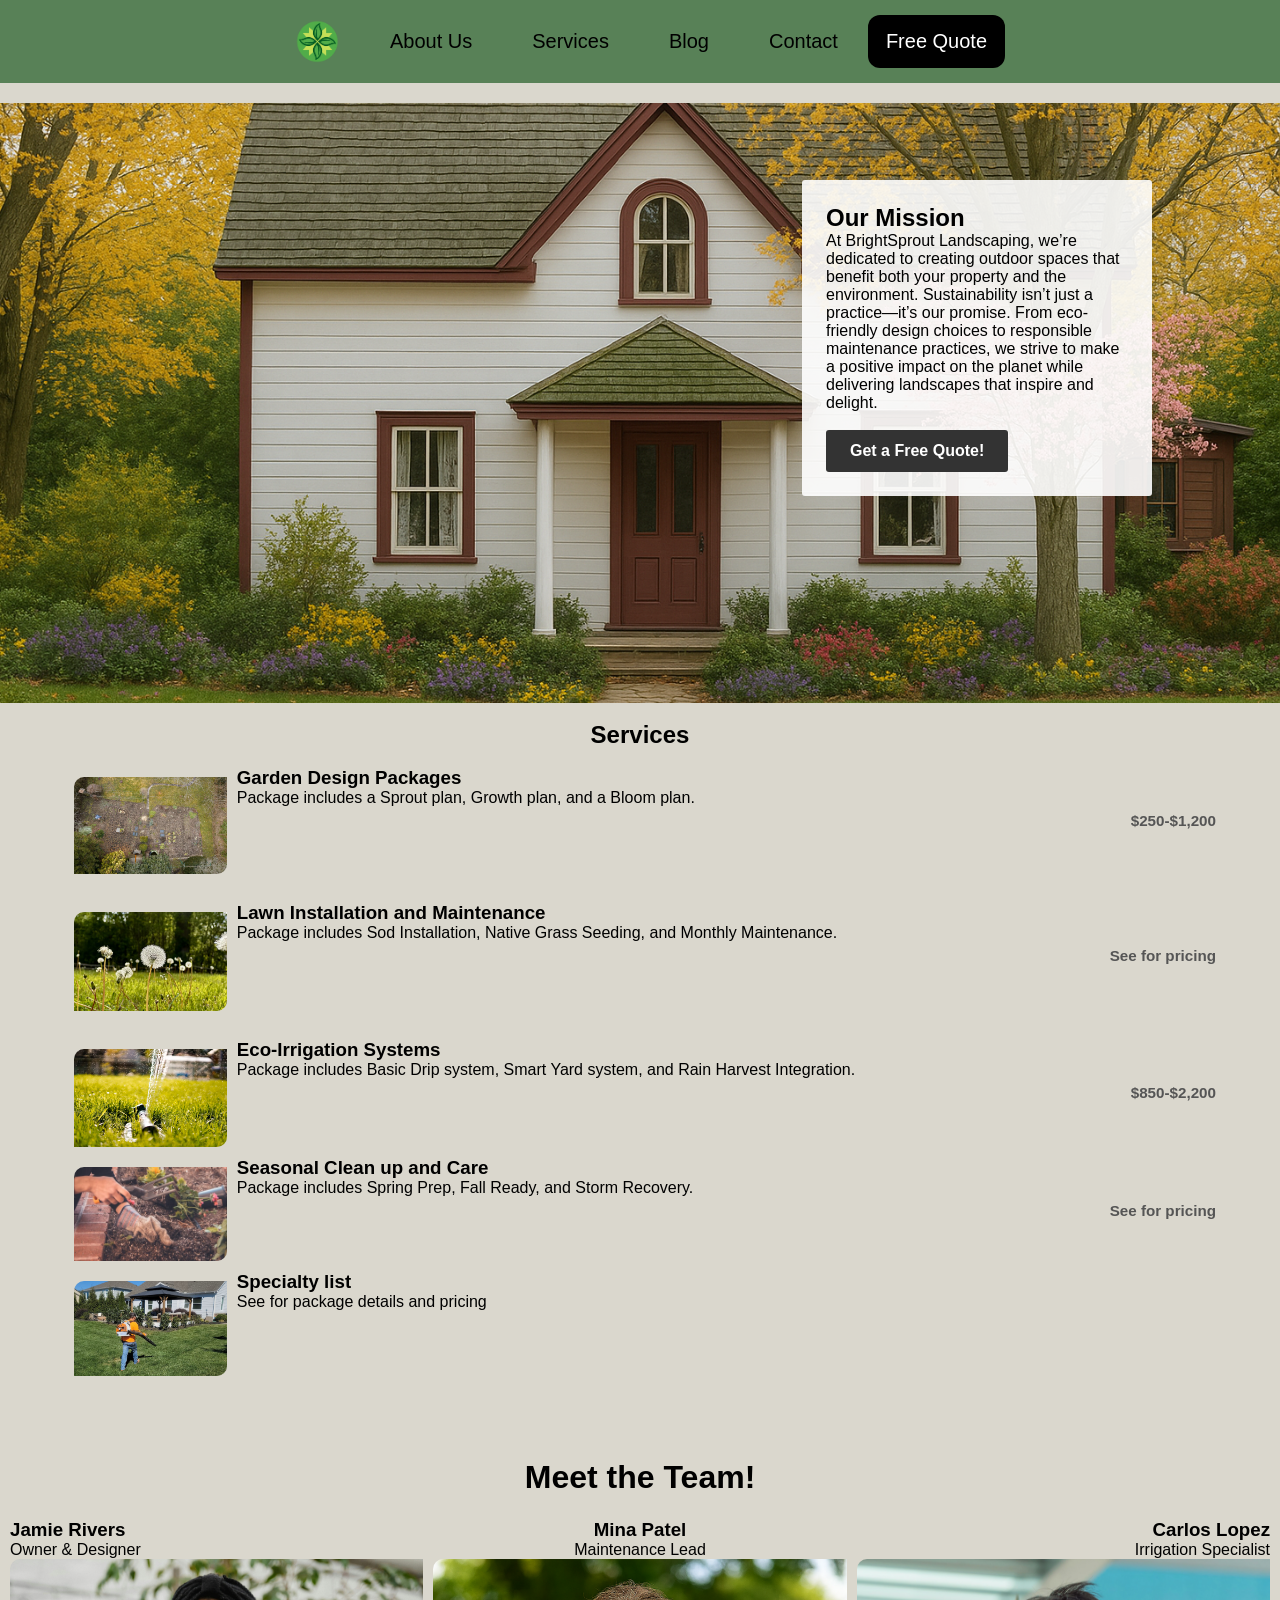
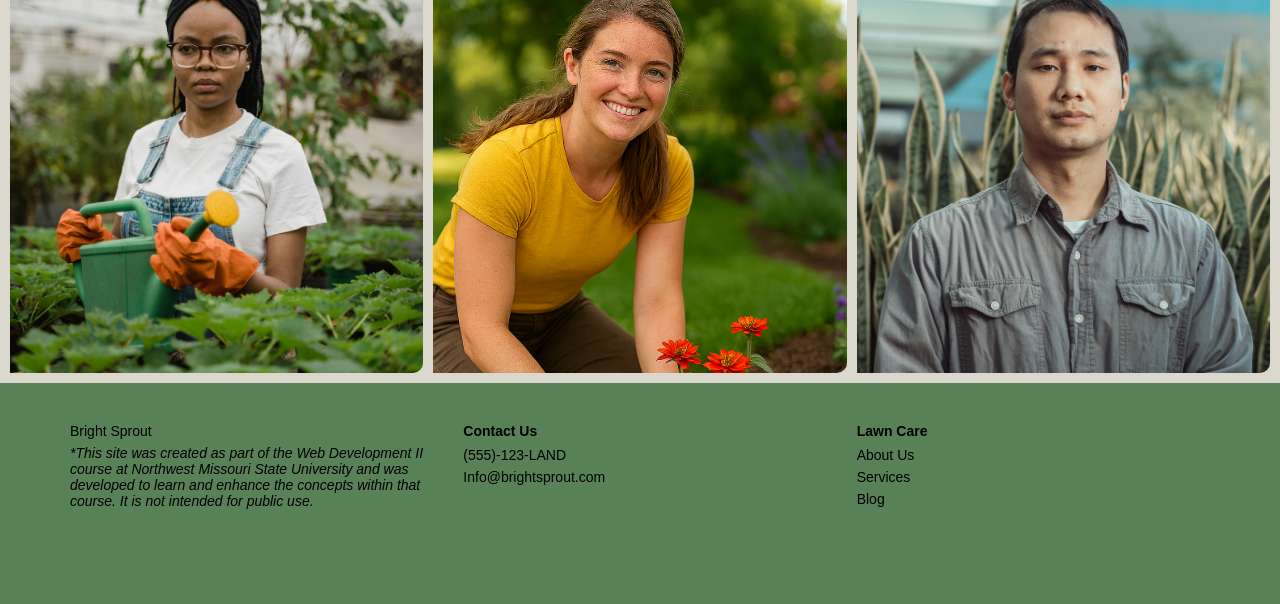
==== commit 9dbab519: "Added logo with responsive design" ====
--- a/index.html
+++ b/index.html
@@ -7,7 +7,7 @@
     <meta charset="utf-8">
     <link rel="stylesheet" href="styles.css">
     <meta name="viewport" content="width=device-width, initial-scale=1">
-<meta name="description" content="At BrightSprout Landscaping, we’re dedicated to 
+    <meta name="description" content="At BrightSprout Landscaping, we’re dedicated to 
 creating outdoor spaces that benefit both your property and the environment. 
 Sustainability isn’t just a practice—it’s our promise.">
 </head>
@@ -18,7 +18,11 @@
         <!-- Use the nav area to add hyperlinks to other pages within the website -->
         <nav>
             <ul>
-                <li><a href="index.html"><img src="" alt="Logo"></a></li>
+                <li class="logo">
+                    <a href="index.html">
+                        <img src="images/Logo.png" alt="Logo">
+                    </a>
+                </li>
                 <li><a href="about.html">About Us</a></li>
                 <li><a href="services.html">Services</a></li>
                 <li><a href="blog.html">Blog</a></li>
@@ -27,7 +31,7 @@
             </ul>
         </nav>
         <div id="reddoorimage">
-            <img src="images/redDoorHouseAfter.png" alt="House with red door after BSL" position="absolute" width="100%" height="700px" class="desktop-only-image">
+            <img src="images/redDoorHouseAfter.png" alt="House with red door after BSL" position="absolute" width="100%" height="700" class="desktop-only-image">
         </div>
         <br>
 
--- a/styles.css
+++ b/styles.css
@@ -66,6 +66,19 @@
     align-items: center;
     display: flex;
     justify-content: center;
+    padding: 0;
+}
+
+/* LOGO styling */
+nav ul .logo a {
+    padding: 10px 20px;
+}
+
+nav ul .logo img {
+    height: 45px;
+    width: auto;       
+    display: block;
+    object-fit: contain;
 }
 
 nav a {
@@ -83,12 +96,12 @@
     color: white;
 }
 
+/* FREE QUOTE BUTTON */
 nav ul li:last-child a {
     background-color: #000;
     color: white;
     border-radius: 12px;
-    padding: 15px 15px 15px 15px;
-    height: auto;
+    padding: 15px 18px;
 }
 
 nav ul li:last-child:hover a {
@@ -608,8 +621,17 @@
         font-size: 16px;
     }
 
+    nav ul .logo a {
+        width: 100%;
+        padding: 15px 0;
+    }
+
+    nav ul .logo img {
+        height: 40px;
+    }
+
     nav ul li:last-child a {
-        border-radius: 0; 
+        border-radius: 0;
     }
 
     /*About US*/
@@ -802,8 +824,46 @@
         font-size: 28px;
     }
 
+     nav ul {
+        flex-direction: column;
+        align-items: center;
+    }
+
+    nav ul li {
+        width: 100%;
+        text-align: center;
+    }
+
+    /* Center logo */
+    nav ul .logo {
+        width: 100%;
+        display: flex;
+        justify-content: center;
+    }
+
+    nav ul .logo a {
+    display: flex;
+    justify-content: center;
+    align-items: center;
+    width: 100%;
+    padding: 15px 0;
+}
+
+
+    nav ul .logo img {
+        height: 32px;
+        margin: 0 auto;
+    }
+
     nav a {
-        font-size: 14px; 
+        padding: 12px;
+        font-size: 14px;
+    }
+
+    nav ul li:last-child a {
+        padding: 12px;
+        font-size: 15px;
+        border-radius: 0;
     }
 
     .team-member img {
